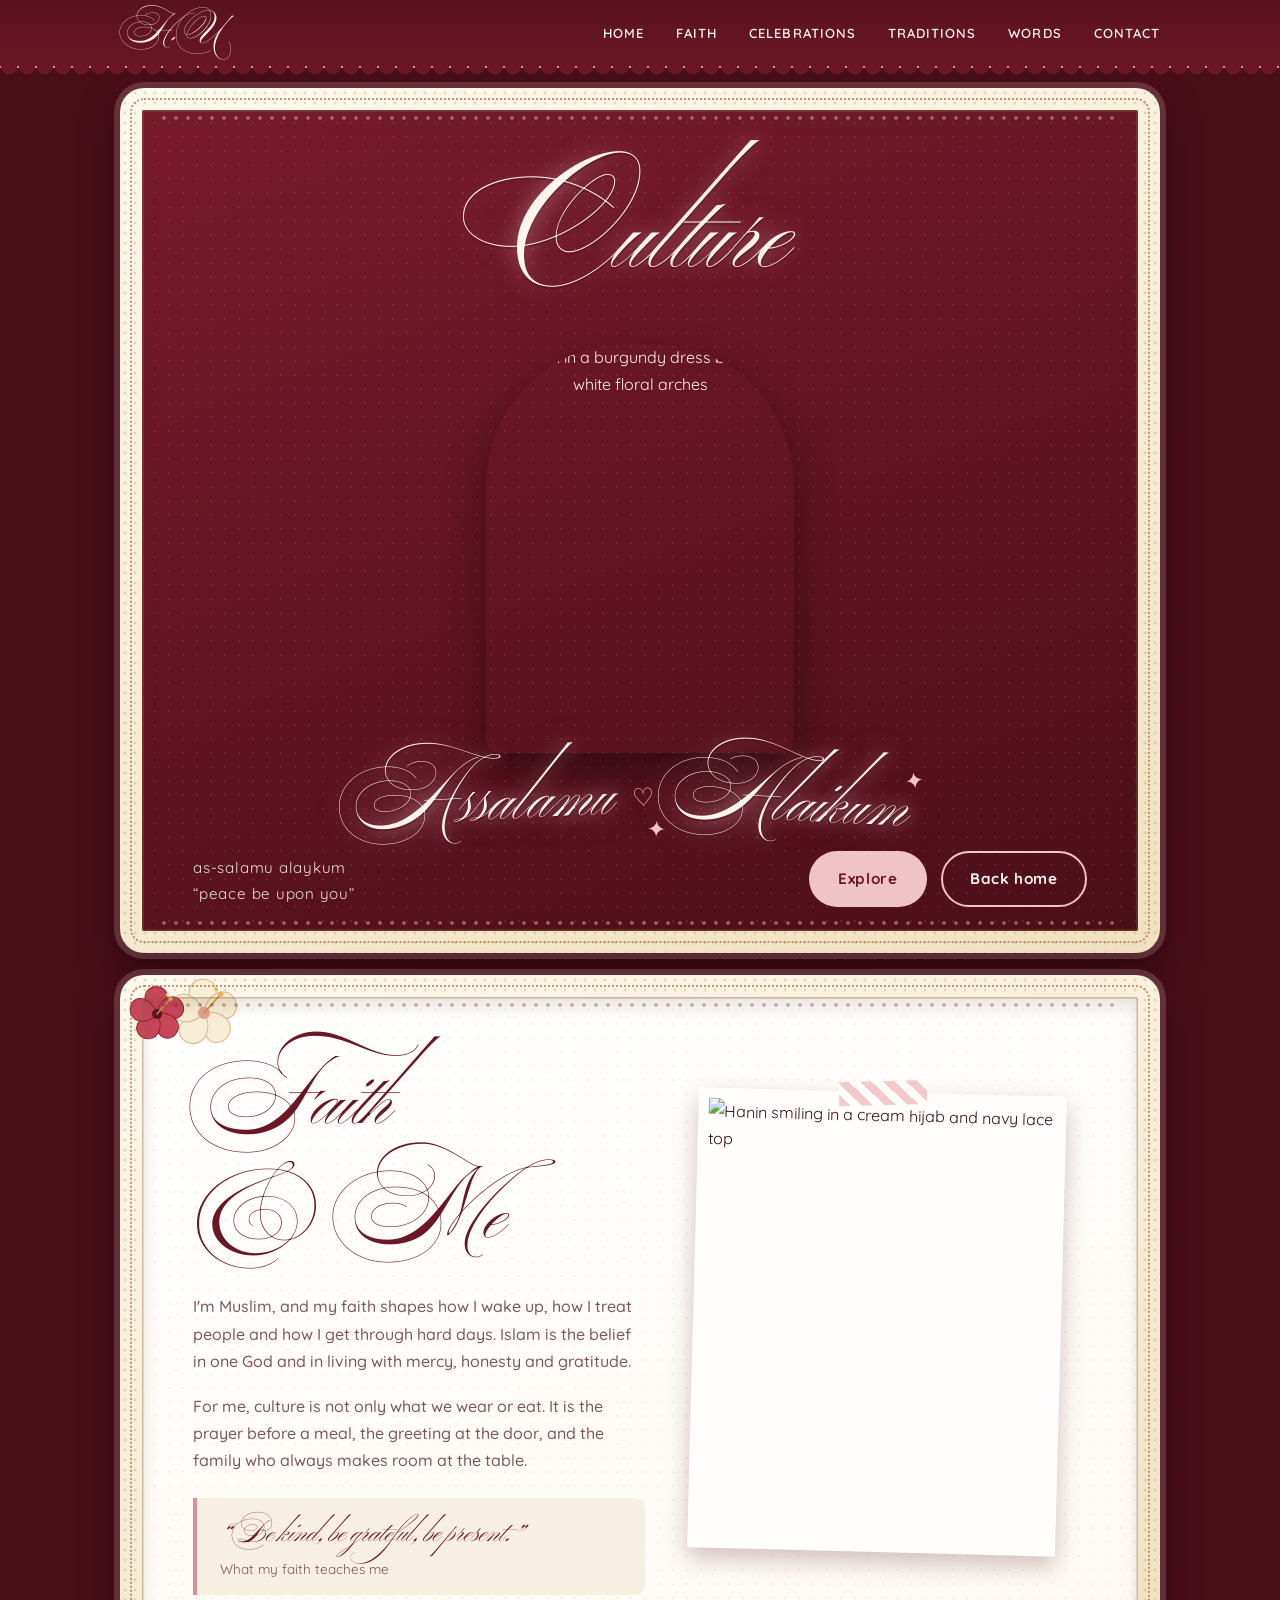
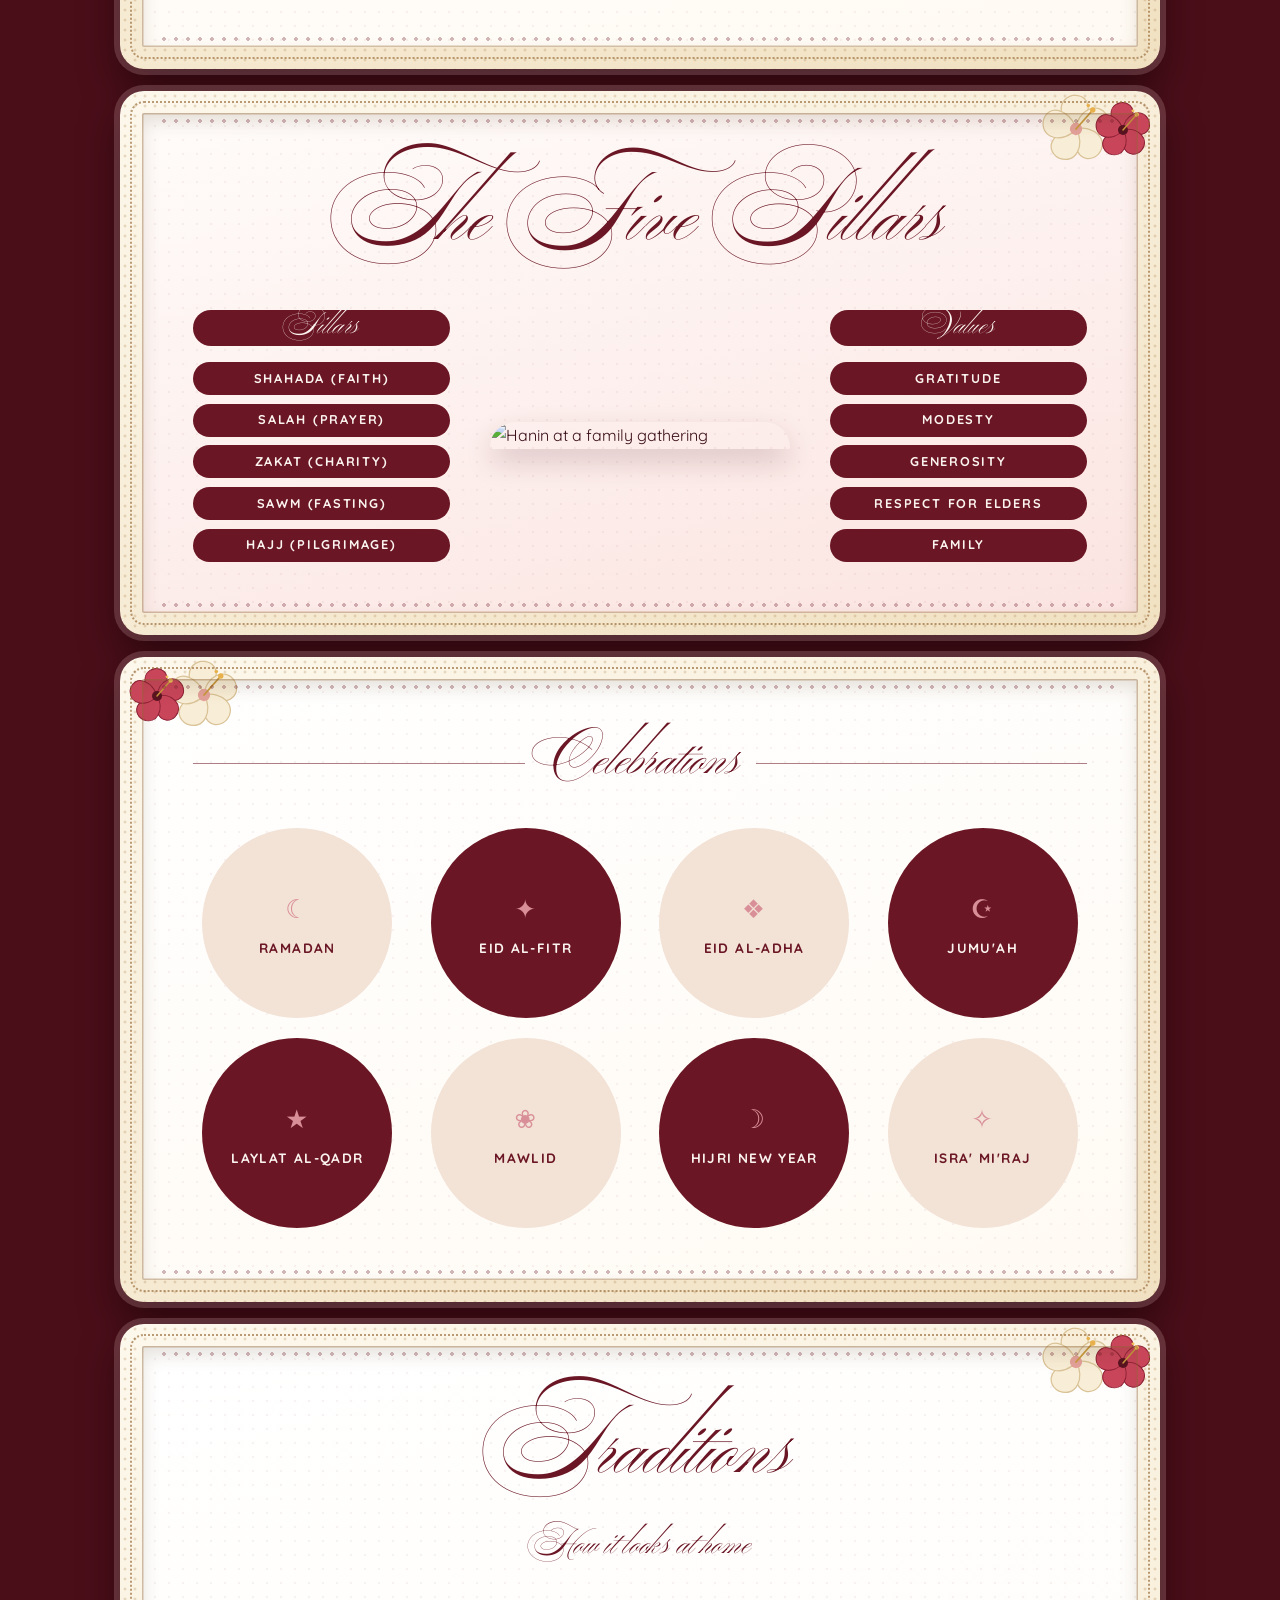
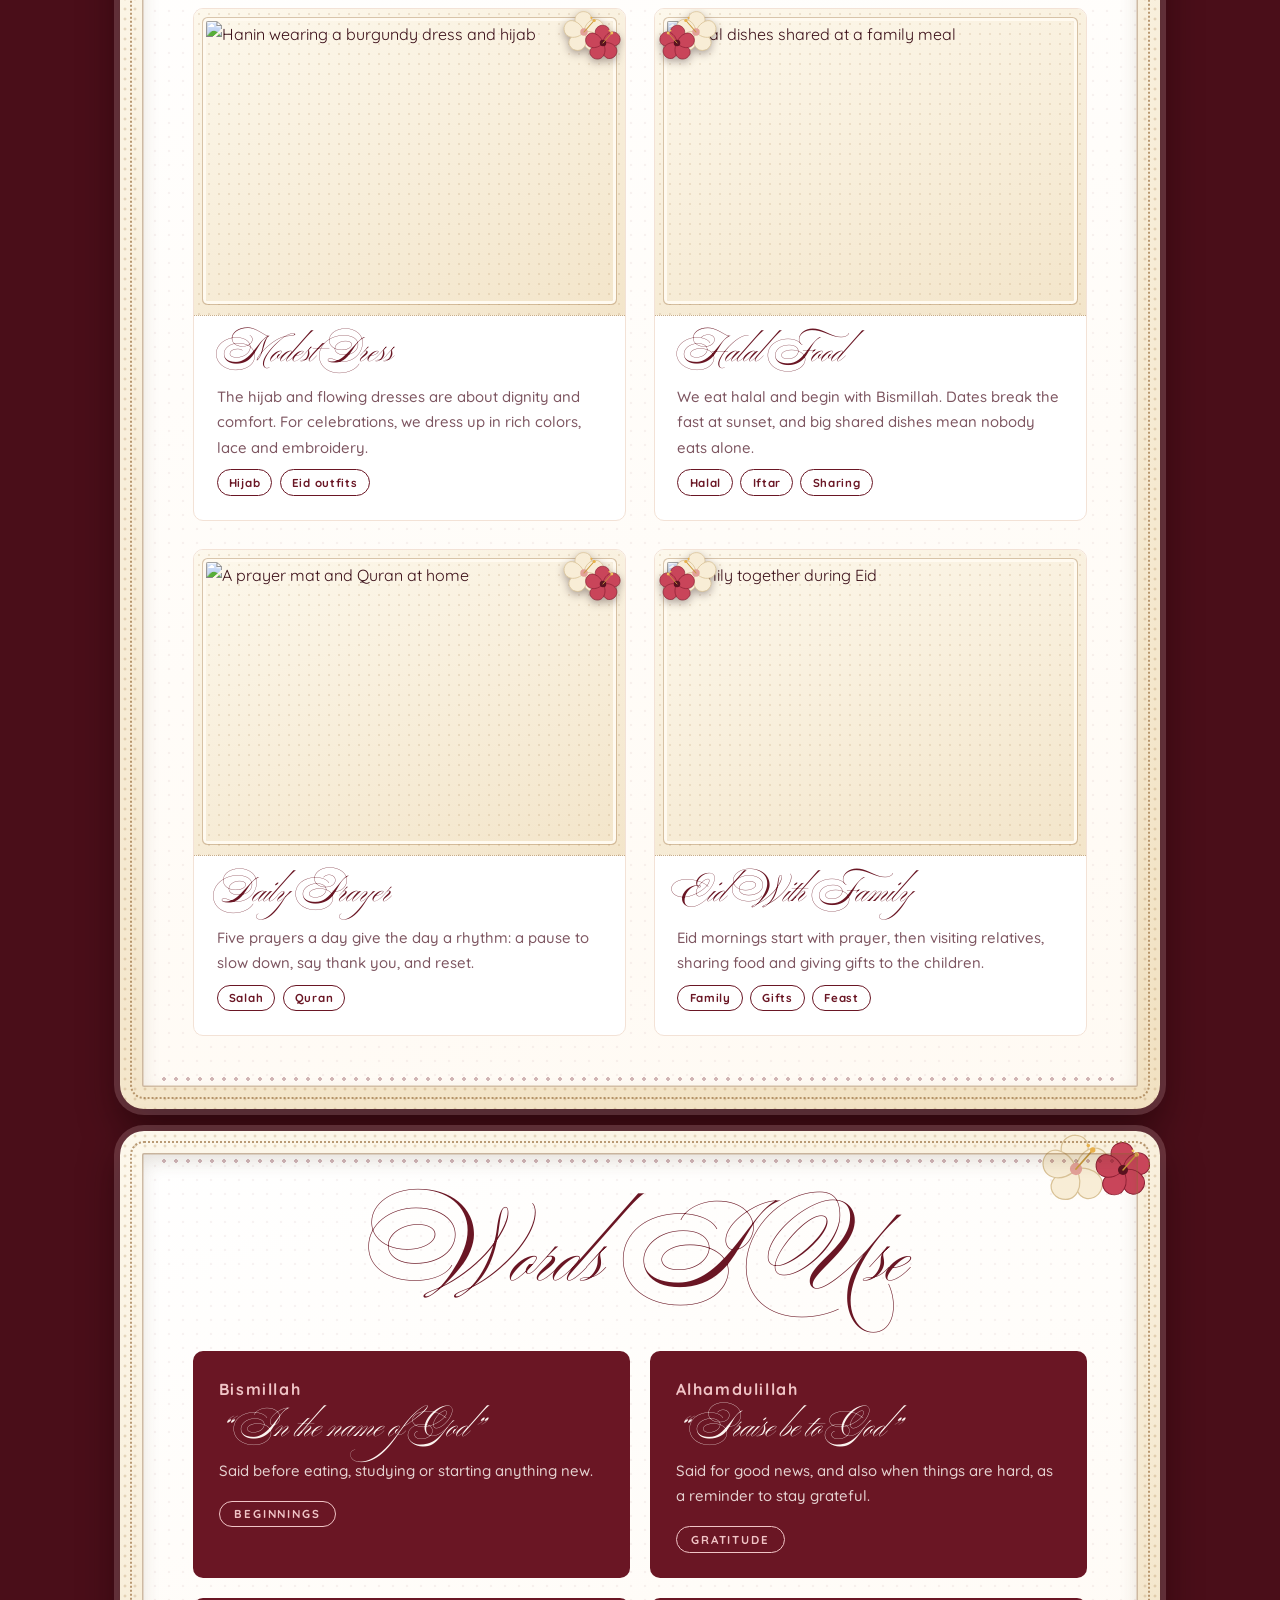
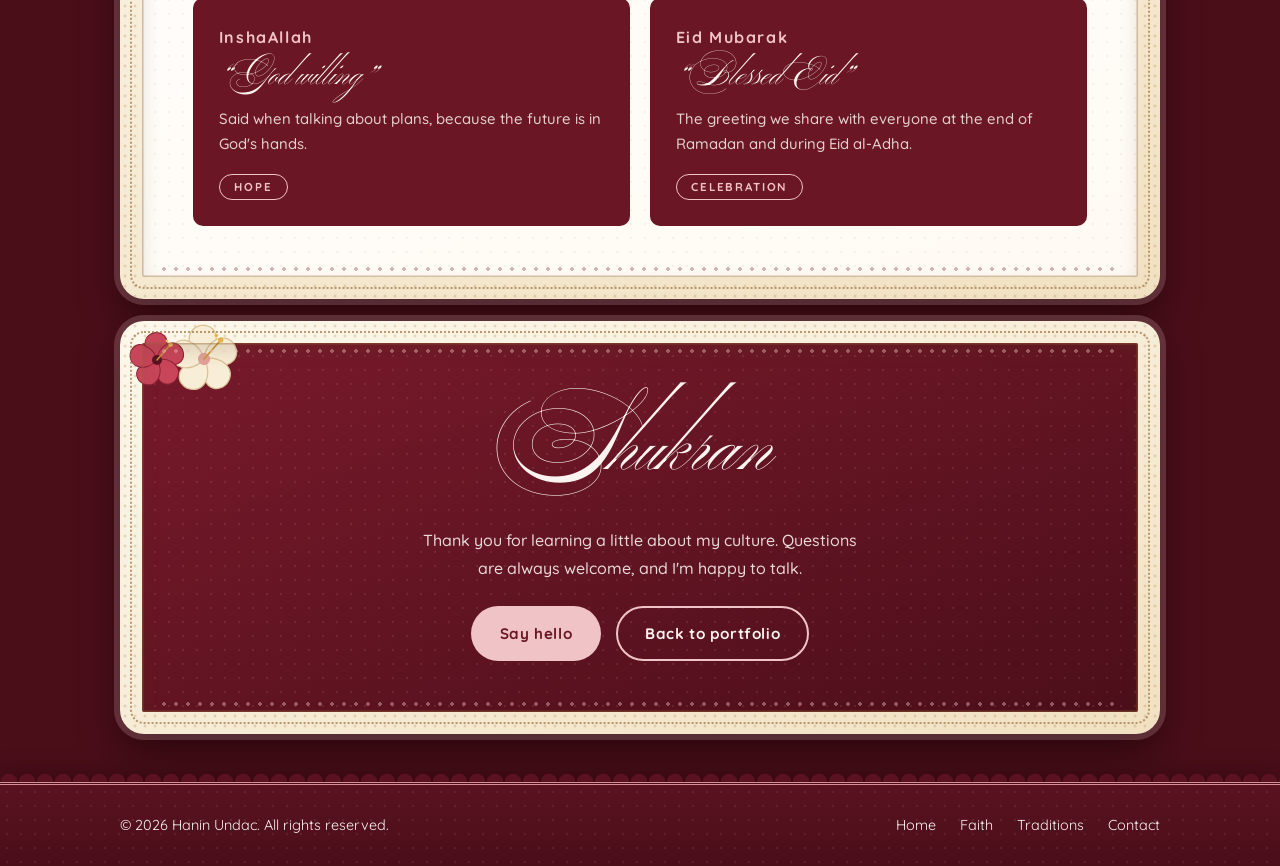
==== hanin-portfolio/culture.html @ e31443da "re-edit" ====
<!DOCTYPE html>
<html lang="en">
<head>
  <meta charset="UTF-8" />
  <meta name="viewport" content="width=device-width, initial-scale=1.0" />
  <meta name="description" content="Hanin Undac on growing up Muslim: faith, celebrations, traditions and the words she lives by." />
  <title>My Culture | Hanin Undac</title>
  <link rel="preconnect" href="https://fonts.googleapis.com" />
  <link rel="preconnect" href="https://fonts.gstatic.com" crossorigin />
  <link href="https://fonts.googleapis.com/css2?family=Chonburi&family=Quicksand:wght@400;500;600;700&display=swap" rel="stylesheet" />
  <link rel="stylesheet" href="style.css" />
</head>
<body>

  <!-- ============ HEADER ============ -->
  <header class="site-header" id="header">
    <nav class="nav container" aria-label="Main navigation">
      <a href="index.html" class="logo">H<span>.</span>U</a>

      <button class="nav__toggle" id="navToggle" aria-label="Toggle menu" aria-expanded="false" aria-controls="navMenu">
        <span></span><span></span><span></span>
      </button>

      <ul class="nav__menu" id="navMenu">
        <li><a href="index.html" class="nav__link">Home</a></li>
        <li><a href="#faith" class="nav__link">Faith</a></li>
        <li><a href="#celebrations" class="nav__link">Celebrations</a></li>
        <li><a href="#traditions" class="nav__link">Traditions</a></li>
        <li><a href="#words" class="nav__link">Words</a></li>
        <li><a href="index.html#contact" class="nav__link">Contact</a></li>
      </ul>
    </nav>
  </header>

  <main class="container">

    <!-- ============ HERO ============ -->
    <section class="slide slide--burgundy hero" id="top">
      <h1 class="hero__title fade-in">Culture</h1>

      <div class="hero__stage">
        <p class="hero__name hero__name--first">Assalamu</p>

        <div class="hero__photo polaroid fade-in">
          <img src="assets/meow.jpg" alt="Hanin in a burgundy dress between white floral arches" />
        </div>

        <p class="hero__name hero__name--last">Alaikum</p>
      </div>

      <div class="hero__footer">
        <ul class="hero__handles">
          <li>as-salamu alaykum</li>
          <li>“peace be upon you”</li>
        </ul>
        <div class="hero__actions">
          <a href="#faith" class="btn btn--accent">Explore</a>
          <a href="index.html" class="btn btn--ghost">Back home</a>
        </div>
      </div>
    </section>

    <!-- ============ FAITH ============ -->
    <section class="slide slide--white about__me fade-in" id="faith">
      <div class="about__text">
        <h2 class="display">Faith<br />&amp; Me</h2>
        <p>I'm Muslim, and my faith shapes how I wake up, how I treat people and how I get through hard days. Islam is the belief in one God and in living with mercy, honesty and gratitude.</p>
        <p>For me, culture is not only what we wear or eat. It is the prayer before a meal, the greeting at the door, and the family who always makes room at the table.</p>
        <blockquote class="philosophy">
          “Be kind, be grateful, be present.”
          <cite>What my faith teaches me</cite>
        </blockquote>
      </div>
      <div class="about__photo">
        <img src="assets/profile.jpg" alt="Hanin smiling in a cream hijab and navy lace top" loading="lazy" style="object-position: left top;" />
      </div>
    </section>

    <!-- ============ PILLARS & VALUES ============ -->
    <section class="slide slide--gradient create fade-in" id="pillars">
      <h2 class="display display--center">The Five Pillars</h2>

      <div class="create__grid">
        <div class="create__col">
          <h3 class="pill pill--title">Pillars</h3>
          <ul class="pill-list">
            <li>Shahada (faith)</li>
            <li>Salah (prayer)</li>
            <li>Zakat (charity)</li>
            <li>Sawm (fasting)</li>
            <li>Hajj (pilgrimage)</li>
          </ul>
        </div>

        <div class="create__photo">
          <!-- Replace with another photo of you, e.g. assets/photo3.jpg -->
          <img src="https://placehold.co/360x520/F1D8D3/6F1D25?text=Photo" alt="Hanin at a family gathering" loading="lazy" />
        </div>

        <div class="create__col">
          <h3 class="pill pill--title">Values</h3>
          <ul class="pill-list">
            <li>Gratitude</li>
            <li>Modesty</li>
            <li>Generosity</li>
            <li>Respect for elders</li>
            <li>Family</li>
          </ul>
        </div>
      </div>
    </section>

    <!-- ============ CELEBRATIONS ============ -->
    <section class="slide slide--paper highlights fade-in" id="celebrations">
      <h2 class="display display--line"><span>Celebrations</span></h2>
      <ul class="highlights__grid">
        <li class="bubble"><span class="bubble__icon">☾</span>Ramadan</li>
        <li class="bubble bubble--solid"><span class="bubble__icon">✦</span>Eid al-Fitr</li>
        <li class="bubble"><span class="bubble__icon">❖</span>Eid al-Adha</li>
        <li class="bubble bubble--solid"><span class="bubble__icon">☪</span>Jumu'ah</li>
        <li class="bubble bubble--solid"><span class="bubble__icon">★</span>Laylat al-Qadr</li>
        <li class="bubble"><span class="bubble__icon">❀</span>Mawlid</li>
        <li class="bubble bubble--solid"><span class="bubble__icon">☽</span>Hijri New Year</li>
        <li class="bubble"><span class="bubble__icon">✧</span>Isra' Mi'raj</li>
      </ul>
    </section>

    <!-- ============ TRADITIONS ============ -->
    <section class="slide slide--paper case fade-in" id="traditions">
      <h2 class="display display--center">Traditions</h2>
      <p class="subtitle"><span>How it looks at home</span></p>

      <div class="case__grid">
        <article class="case-card">
          <div class="case-card__img">
            <img src="assets/meow.jpg" alt="Hanin wearing a burgundy dress and hijab" loading="lazy" style="object-position: center 30%;" />
          </div>
          <div class="case-card__body">
            <h3>Modest Dress</h3>
            <p>The hijab and flowing dresses are about dignity and comfort. For celebrations, we dress up in rich colors, lace and embroidery.</p>
            <ul class="tags"><li>Hijab</li><li>Eid outfits</li></ul>
          </div>
        </article>

        <article class="case-card">
          <div class="case-card__img">
            <img src="https://placehold.co/640x520/8A2A33/F7EEEA?text=Food" alt="Halal dishes shared at a family meal" loading="lazy" />
          </div>
          <div class="case-card__body">
            <h3>Halal Food</h3>
            <p>We eat halal and begin with Bismillah. Dates break the fast at sunset, and big shared dishes mean nobody eats alone.</p>
            <ul class="tags"><li>Halal</li><li>Iftar</li><li>Sharing</li></ul>
          </div>
        </article>

        <article class="case-card">
          <div class="case-card__img">
            <img src="https://placehold.co/640x520/D9A19A/6F1D25?text=Prayer" alt="A prayer mat and Quran at home" loading="lazy" />
          </div>
          <div class="case-card__body">
            <h3>Daily Prayer</h3>
            <p>Five prayers a day give the day a rhythm: a pause to slow down, say thank you, and reset.</p>
            <ul class="tags"><li>Salah</li><li>Quran</li></ul>
          </div>
        </article>

        <article class="case-card">
          <div class="case-card__img">
            <img src="https://placehold.co/640x520/EBD3CE/6F1D25?text=Family" alt="Family together during Eid" loading="lazy" />
          </div>
          <div class="case-card__body">
            <h3>Eid With Family</h3>
            <p>Eid mornings start with prayer, then visiting relatives, sharing food and giving gifts to the children.</p>
            <ul class="tags"><li>Family</li><li>Gifts</li><li>Feast</li></ul>
          </div>
        </article>
      </div>
    </section>

    <!-- ============ WORDS ============ -->
    <section class="slide slide--white education fade-in" id="words">
      <h2 class="display display--center">Words I Use</h2>

      <div class="education__grid">
        <article class="cert">
          <p class="cert__year">Bismillah</p>
          <h3>“In the name of God”</h3>
          <p>Said before eating, studying or starting anything new.</p>
          <span class="cert__badge">Beginnings</span>
        </article>

        <article class="cert">
          <p class="cert__year">Alhamdulillah</p>
          <h3>“Praise be to God”</h3>
          <p>Said for good news, and also when things are hard, as a reminder to stay grateful.</p>
          <span class="cert__badge">Gratitude</span>
        </article>

        <article class="cert">
          <p class="cert__year">InshaAllah</p>
          <h3>“God willing”</h3>
          <p>Said when talking about plans, because the future is in God's hands.</p>
          <span class="cert__badge">Hope</span>
        </article>

        <article class="cert">
          <p class="cert__year">Eid Mubarak</p>
          <h3>“Blessed Eid”</h3>
          <p>The greeting we share with everyone at the end of Ramadan and during Eid al-Adha.</p>
          <span class="cert__badge">Celebration</span>
        </article>
      </div>
    </section>

    <!-- ============ CLOSING ============ -->
    <section class="slide slide--burgundy contact" id="thanks" style="grid-template-columns: 1fr; text-align: center; justify-items: center;">
      <div class="contact__info fade-in">
        <h2 class="display display--light">Shukran</h2>
        <p style="margin-inline: auto;">Thank you for learning a little about my culture. Questions are always welcome, and I'm happy to talk.</p>
        <div class="hero__actions" style="justify-content: center;">
          <a href="index.html#contact" class="btn btn--accent">Say hello</a>
          <a href="index.html" class="btn btn--ghost">Back to portfolio</a>
        </div>
      </div>
    </section>

  </main>

  <!-- ============ FOOTER ============ -->
  <footer class="footer">
    <div class="container footer__inner">
      <p>&copy; <span id="year">2026</span> Hanin Undac. All rights reserved.</p>
      <ul class="footer__links">
        <li><a href="index.html">Home</a></li>
        <li><a href="#faith">Faith</a></li>
        <li><a href="#traditions">Traditions</a></li>
        <li><a href="index.html#contact">Contact</a></li>
      </ul>
    </div>
  </footer>

  <script src="script.js"></script>
</body>
</html>
---- hanin-portfolio/style.css ----
@import url("https://fonts.googleapis.com/css2?family=Ballet:opsz@16..72&family=Chonburi&family=Quicksand:wght@400;500;600;700&display=swap");
/* =========================================================
   DESIGN SYSTEM: 60 - 30 - 10 RULE
   60% Dominant  -> blush cream + white   (page background, open "slide" space)
   30% Secondary -> deep burgundy         (hero, nav, stories, contact, footer, headings)
   10% Accent    -> dusty rose            (buttons, hovers, active states, highlights)
   ========================================================= */
:root {
  /* 60% Dominant */
  --color-dominant: #f7eeea;
  --color-paper: #fffdfb;
  --color-dominant-soft: #efdcd7;

  /* 30% Secondary */
  --color-secondary: #6f1d25;
  --color-secondary-dark: #581820;
  --color-secondary-light: #8a2a33;

  /* 10% Accent */
  --color-accent: #e8b4ae;
  --color-accent-strong: #d9948c;

  /* Text */
  --text-on-light: #3a1217;
  --text-muted: #7a5a5d;
  --text-on-dark: #fbf3ef;

  /* Type */
  --font-display: "Chonburi", Georgia, serif;
  --font-body: "Quicksand", system-ui, -apple-system, sans-serif;

  /* Layout */
  --container: 1120px;
  --radius: 10px;
  --header-h: 68px;
  --shadow: 0 12px 30px rgba(111, 29, 37, 0.18);
  --transition: 0.3s ease;
}

/* ---------- Reset & base ---------- */
*, *::before, *::after { box-sizing: border-box; margin: 0; padding: 0; }

html { scroll-behavior: smooth; scroll-padding-top: calc(var(--header-h) + 12px); }

body {
  font-family: var(--font-body);
  background: linear-gradient(180deg, var(--color-dominant) 0%, #ecd3ce 100%) fixed;
  color: var(--text-on-light);
  line-height: 1.7;
  -webkit-font-smoothing: antialiased;
}

img { max-width: 100%; display: block; }
ul { list-style: none; }
a { color: inherit; text-decoration: none; }

:focus-visible {
  outline: 3px solid var(--color-accent-strong);
  outline-offset: 3px;
  border-radius: 4px;
}

.container { width: min(100% - 1.5rem, var(--container)); margin-inline: auto; }

main { padding-top: calc(var(--header-h) + 1.25rem); padding-bottom: 1.25rem; display: grid; gap: 1.25rem; }
main > section, .about, .projects { scroll-margin-top: var(--header-h); }
.about, .projects { display: grid; gap: 1.25rem; }

/* ---------- Slides (each section is a "slide" card) ---------- */
.slide {
  position: relative;
  border-radius: var(--radius);
  padding: clamp(1.5rem, 4vw, 3.25rem);
  box-shadow: var(--shadow);
  overflow: hidden;
}
.slide--white { background: #fff; }
.slide--paper {
  background:
    radial-gradient(circle at 20% 15%, rgba(232, 180, 174, 0.18), transparent 45%),
    radial-gradient(circle at 85% 80%, rgba(111, 29, 37, 0.06), transparent 40%),
    var(--color-paper);
}
.slide--burgundy {
  background:
    radial-gradient(circle at 15% 10%, rgba(255, 255, 255, 0.07), transparent 40%),
    radial-gradient(circle at 90% 90%, rgba(0, 0, 0, 0.18), transparent 45%),
    var(--color-secondary);
  color: var(--text-on-dark);
}
.slide--gradient {
  background: linear-gradient(180deg, #f3e6df 0%, #e6b9b3 100%);
}

/* ---------- Typography ---------- */
.display {
  font-family: var(--font-display);
  font-weight: 400;
  font-size: clamp(2.4rem, 8vw, 4.75rem);
  line-height: 1.02;
  text-transform: uppercase;
  letter-spacing: 0.01em;
  color: var(--color-secondary);
}
.display--center { text-align: center; }
.display--light { color: var(--text-on-dark); }

/* Title with thin lines on either side (Highlights / Stories) */
.display--line {
  display: flex; align-items: center; gap: 1rem;
  font-size: clamp(1.1rem, 3vw, 1.6rem);
  letter-spacing: 0.18em;
  margin-bottom: 2rem;
}
.display--line::before, .display--line::after {
  content: ""; flex: 1; height: 1px; background: currentColor; opacity: 0.55;
}

.subtitle {
  text-align: center;
  font-family: var(--font-display);
  text-transform: uppercase;
  letter-spacing: 0.18em;
  color: var(--color-secondary);
  font-size: 1rem;
  margin: 0.25rem 0 2rem;
}

/* ---------- Buttons ---------- */
.btn {
  display: inline-block;
  padding: 0.8rem 1.7rem;
  border-radius: 999px;
  font-weight: 700;
  font-size: 0.95rem;
  letter-spacing: 0.04em;
  border: 2px solid transparent;
  cursor: pointer;
  font-family: inherit;
  transition: transform var(--transition), background var(--transition),
              color var(--transition), box-shadow var(--transition);
}
.btn--accent { background: var(--color-accent); color: var(--color-secondary); }
.btn--accent:hover {
  background: #f3c9c4;
  transform: translateY(-3px);
  box-shadow: 0 10px 22px rgba(0, 0, 0, 0.25);
}
.btn--ghost { border-color: var(--color-accent); color: var(--text-on-dark); }
.btn--ghost:hover { background: var(--color-accent); color: var(--color-secondary); transform: translateY(-3px); }
.btn--block { width: 100%; }

/* ---------- Header / Nav ---------- */
.site-header {
  position: fixed;
  inset: 0 0 auto 0;
  z-index: 100;
  height: var(--header-h);
  background: rgba(111, 29, 37, 0.97);
  backdrop-filter: blur(8px);
  transition: box-shadow var(--transition);
}
.site-header.scrolled { box-shadow: 0 4px 20px rgba(0, 0, 0, 0.28); }

.nav { height: 100%; display: flex; align-items: center; justify-content: space-between; }

.logo { font-family: var(--font-display); font-size: 1.5rem; color: var(--text-on-dark); letter-spacing: 0.04em; }
.logo span { color: var(--color-accent); }

.nav__menu {
  position: fixed;
  top: var(--header-h);
  right: 0;
  width: min(75%, 300px);
  height: calc(100vh - var(--header-h));
  background: var(--color-secondary-dark);
  display: flex;
  flex-direction: column;
  padding: 2rem;
  gap: 1.5rem;
  transform: translateX(100%);
  transition: transform var(--transition);
}
.nav__menu.open { transform: translateX(0); }

.nav__link {
  color: var(--text-on-dark);
  font-weight: 600;
  letter-spacing: 0.08em;
  text-transform: uppercase;
  font-size: 0.82rem;
  position: relative;
  padding-bottom: 4px;
  transition: color var(--transition);
}
.nav__link::after {
  content: "";
  position: absolute; left: 0; bottom: 0;
  width: 0; height: 2px;
  background: var(--color-accent);
  transition: width var(--transition);
}
.nav__link:hover, .nav__link.active { color: var(--color-accent); }
.nav__link:hover::after, .nav__link.active::after { width: 100%; }

/* Hamburger */
.nav__toggle { display: flex; flex-direction: column; gap: 5px; background: none; border: 0; cursor: pointer; padding: 8px; }
.nav__toggle span { width: 26px; height: 2px; background: var(--text-on-dark); border-radius: 2px; transition: transform var(--transition), opacity var(--transition); }
.nav__toggle.open span:nth-child(1) { transform: translateY(7px) rotate(45deg); }
.nav__toggle.open span:nth-child(2) { opacity: 0; }
.nav__toggle.open span:nth-child(3) { transform: translateY(-7px) rotate(-45deg); }

/* ---------- Hero ---------- */
.hero { display: flex; flex-direction: column; align-items: center; text-align: center; min-height: 80vh; padding-bottom: 1.5rem; }

.hero__title {
  font-family: var(--font-display);
  font-weight: 400;
  font-size: clamp(2.6rem, 13.5vw, 9.5rem);
  line-height: 1;
  letter-spacing: 0.02em;
  text-transform: uppercase;
  color: #fff;
  width: 100%;
}

.hero__stage { display: flex; flex-direction: column; align-items: center; margin: 1rem 0; width: 100%; }
.hero__name {
  font-weight: 500;
  font-size: clamp(2rem, 9vw, 4.5rem);
  letter-spacing: 0.04em;
  text-transform: uppercase;
  line-height: 1.1;
  color: #fff;
}
.hero__photo {
  width: min(70%, 300px);
  margin: -0.4rem 0;
  position: relative;
  z-index: 2;
  border-radius: 140px 140px var(--radius) var(--radius);
  overflow: hidden;
  box-shadow: 0 18px 40px rgba(0, 0, 0, 0.35);
}
.hero__photo img { width: 100%; height: auto; }

.hero__footer { margin-top: auto; width: 100%; display: flex; flex-direction: column; align-items: center; gap: 1.25rem; }
.hero__handles { font-size: 0.95rem; opacity: 0.9; letter-spacing: 0.05em; }
.hero__actions { display: flex; flex-wrap: wrap; justify-content: center; gap: 0.9rem; }

/* ---------- About Me ---------- */
.about__me { display: grid; gap: 2rem; align-items: center; }
.about__text p { color: var(--text-muted); margin-top: 1.1rem; max-width: 46ch; font-weight: 500; }
.about__text .display { margin-bottom: 1rem; }
.about__photo { border-radius: 4px; overflow: hidden; box-shadow: var(--shadow); }
.about__photo img { width: 100%; height: 100%; object-fit: cover; }

.philosophy {
  margin-top: 1.5rem;
  padding: 1.1rem 1.4rem;
  border-left: 4px solid var(--color-accent-strong);
  background: var(--color-dominant);
  border-radius: 0 var(--radius) var(--radius) 0;
  font-family: var(--font-display);
  font-size: 1.1rem;
  color: var(--color-secondary);
}
.philosophy cite { display: block; margin-top: 0.3rem; font-family: var(--font-body); font-size: 0.82rem; font-style: normal; color: var(--text-muted); }

/* ---------- I Create ---------- */
.create .display { margin-bottom: 2rem; }
.create__grid { display: grid; gap: 1.75rem; align-items: center; }
.create__photo { order: -1; justify-self: center; width: min(70%, 280px); border-radius: 140px 140px var(--radius) var(--radius); overflow: hidden; box-shadow: var(--shadow); }
.create__photo img { width: 100%; }

.pill {
  display: inline-block;
  background: var(--color-secondary);
  color: var(--text-on-dark);
  border-radius: 999px;
  padding: 0.25rem 1.4rem;
  font-family: var(--font-display);
  font-weight: 400;
  font-size: 1rem;
  letter-spacing: 0.14em;
  text-transform: uppercase;
}
.pill--title { display: block; text-align: center; margin-bottom: 1rem; }

.pill-list { display: grid; gap: 0.55rem; }
.pill-list li {
  position: relative;
  background: var(--color-secondary);
  color: var(--text-on-dark);
  text-align: center;
  padding: 0.35rem 1rem;
  border-radius: 999px;
  font-size: 0.8rem;
  font-weight: 700;
  letter-spacing: 0.14em;
  text-transform: uppercase;
  transition: background var(--transition), color var(--transition), transform var(--transition);
}
.pill-list li:hover { background: var(--color-accent); color: var(--color-secondary); transform: translateX(6px); }

/* ---------- Highlights (skills circles) ---------- */
.highlights__grid { display: grid; grid-template-columns: repeat(2, 1fr); gap: 1.25rem; justify-items: center; }

.bubble {
  display: flex; flex-direction: column; align-items: center; justify-content: center; gap: 0.35rem;
  width: min(100%, 170px);
  aspect-ratio: 1;
  border-radius: 50%;
  background: var(--color-dominant-soft);
  color: var(--color-secondary);
  font-weight: 700;
  font-size: 0.85rem;
  letter-spacing: 0.1em;
  text-transform: uppercase;
  border: 3px solid transparent;
  transition: transform var(--transition), background var(--transition), color var(--transition), border-color var(--transition);
}
.bubble--solid { background: var(--color-secondary); color: var(--text-on-dark); }
.bubble__icon { font-family: var(--font-display); font-size: 1.6rem; color: var(--color-accent-strong); }
.bubble:hover { transform: scale(1.08) rotate(-3deg); border-color: var(--color-accent); }

/* ---------- The Case (projects) ---------- */
.case .display { margin-bottom: 0.5rem; }
.case__grid { display: grid; gap: 1.5rem; }

.case-card {
  background: #fff;
  border-radius: var(--radius);
  overflow: hidden;
  display: flex; flex-direction: column;
  border: 1px solid var(--color-dominant-soft);
  transition: transform var(--transition), box-shadow var(--transition);
}
.case-card:hover { transform: translateY(-8px); box-shadow: var(--shadow); }
.case-card__img { overflow: hidden; aspect-ratio: 16 / 11; }
.case-card__img img { width: 100%; height: 100%; object-fit: cover; transition: transform 0.5s ease; }
.case-card:hover .case-card__img img { transform: scale(1.08); }

.case-card__body { padding: 1.25rem 1.4rem 1.5rem; display: flex; flex-direction: column; gap: 0.6rem; flex: 1; }
.case-card__body h3 { font-family: var(--font-display); font-weight: 400; color: var(--color-secondary); font-size: 1.3rem; text-transform: uppercase; letter-spacing: 0.04em; }
.case-card__body p { color: var(--text-muted); font-size: 0.93rem; font-weight: 500; }

.tags { display: flex; flex-wrap: wrap; gap: 0.45rem; }
.tags li { font-size: 0.72rem; font-weight: 700; letter-spacing: 0.06em; padding: 0.15rem 0.7rem; border: 1px solid var(--color-secondary); border-radius: 999px; color: var(--color-secondary); }

.link-arrow {
  margin-top: auto;
  font-weight: 700;
  letter-spacing: 0.06em;
  text-transform: uppercase;
  font-size: 0.82rem;
  color: var(--color-secondary);
  border-bottom: 2px solid var(--color-accent-strong);
  align-self: flex-start;
  padding-bottom: 2px;
  transition: color var(--transition), border-color var(--transition);
}
.link-arrow:hover { color: var(--color-accent-strong); }
.link-arrow span { display: inline-block; transition: transform var(--transition); }
.link-arrow:hover span { transform: translateX(5px); }

/* ---------- Stories ---------- */
.stories__grid { display: grid; grid-template-columns: repeat(3, 1fr); gap: 0.8rem; max-width: 760px; margin-inline: auto; }
.story { position: relative; border-radius: 6px; overflow: hidden; box-shadow: 0 10px 24px rgba(0, 0, 0, 0.35); transition: transform var(--transition); }
.story img { width: 100%; height: 100%; object-fit: cover; aspect-ratio: 9 / 16; }
.story:hover { transform: translateY(-8px) rotate(-1.5deg); }
.story__label {
  position: absolute; inset: auto 0 0 0;
  padding: 1.5rem 0.6rem 0.6rem;
  text-align: center; font-size: 0.7rem; font-weight: 700; letter-spacing: 0.08em; text-transform: uppercase;
  color: #fff;
  background: linear-gradient(transparent, rgba(88, 24, 32, 0.9));
}

/* ---------- Education ---------- */
.education .display { margin-bottom: 2rem; }
.education__grid { display: grid; gap: 1.25rem; }

.cert {
  background: var(--color-secondary);
  color: var(--text-on-dark);
  padding: 1.6rem;
  border-radius: var(--radius);
  display: flex; flex-direction: column; gap: 0.5rem;
  transition: transform var(--transition);
}
.cert:hover { transform: translateY(-5px); }
.cert__year { font-weight: 700; letter-spacing: 0.1em; color: var(--color-accent); }
.cert h3 { font-family: var(--font-display); font-weight: 400; font-size: 1.35rem; text-transform: uppercase; letter-spacing: 0.03em; }
.cert p:not(.cert__year) { opacity: 0.85; font-size: 0.93rem; font-weight: 500; }
.cert__badge {
  align-self: flex-start; margin-top: 0.6rem;
  border: 1px solid var(--color-accent);
  color: var(--color-accent);
  padding: 0.15rem 0.9rem;
  border-radius: 999px;
  font-size: 0.72rem; font-weight: 700; letter-spacing: 0.16em; text-transform: uppercase;
}

/* ---------- Contact ---------- */
.contact { display: grid; gap: 2.5rem; }
.contact__info p { margin: 1.2rem 0 1.5rem; max-width: 46ch; opacity: 0.88; font-weight: 500; }

.socials { display: flex; flex-wrap: wrap; gap: 0.7rem; }
.socials a {
  display: inline-block;
  padding: 0.45rem 1.1rem;
  border: 2px solid var(--color-accent);
  border-radius: 999px;
  font-weight: 700; font-size: 0.85rem; letter-spacing: 0.05em;
  transition: background var(--transition), color var(--transition);
}
.socials a:hover { background: var(--color-accent); color: var(--color-secondary); }

.form { display: grid; gap: 1.1rem; background: rgba(255, 255, 255, 0.07); padding: 1.75rem; border-radius: var(--radius); }
.form__group { display: flex; flex-direction: column; gap: 0.35rem; }
.form label { font-weight: 700; font-size: 0.8rem; letter-spacing: 0.12em; text-transform: uppercase; }

.form input, .form textarea {
  font-family: inherit; font-size: 1rem;
  padding: 0.85rem 1rem;
  border-radius: var(--radius);
  border: 2px solid transparent;
  background: var(--color-dominant);
  color: var(--text-on-light);
  transition: border-color var(--transition);
  resize: vertical;
}
.form input:focus, .form textarea:focus { outline: none; border-color: var(--color-accent-strong); }
.form .invalid { border-color: #ff8a7a; }
.form__error { color: #ffc2b8; min-height: 1.1em; font-size: 0.8rem; }
.form__status { text-align: center; font-size: 0.95rem; min-height: 1.4em; }

/* ---------- Footer ---------- */
.footer { background: var(--color-secondary-dark); color: var(--text-on-dark); padding: 1.75rem 0; font-size: 0.9rem; margin-top: 1.25rem; }
.footer__inner { display: flex; flex-direction: column; align-items: center; gap: 1rem; text-align: center; }
.footer__links { display: flex; gap: 1.5rem; }
.footer__links a { transition: color var(--transition); }
.footer__links a:hover { color: var(--color-accent); }

/* ---------- Scroll animation ---------- */
.fade-in { opacity: 0; transform: translateY(30px); transition: opacity 0.8s ease, transform 0.8s ease; }
.fade-in.visible { opacity: 1; transform: none; }

@media (prefers-reduced-motion: reduce) {
  html { scroll-behavior: auto; }
  *, *::before, *::after { transition-duration: 0.01ms !important; animation-duration: 0.01ms !important; }
  .fade-in { opacity: 1; transform: none; }
}

/* =========================================================
   TABLET (>= 640px)
   ========================================================= */
@media (min-width: 640px) {
  .case__grid { grid-template-columns: repeat(2, 1fr); }
  .education__grid { grid-template-columns: repeat(2, 1fr); }
  .highlights__grid { grid-template-columns: repeat(4, 1fr); }
  .footer__inner { flex-direction: row; justify-content: space-between; }
}

/* =========================================================
   DESKTOP (>= 900px)
   ========================================================= */
@media (min-width: 900px) {
  .container { width: min(100% - 3rem, var(--container)); }

  /* Nav */
  .nav__toggle { display: none; }
  .nav__menu {
    position: static; width: auto; height: auto;
    flex-direction: row; padding: 0; gap: 2rem;
    transform: none; background: transparent;
  }

  /* Hero: name wraps around the photo, like the reference slide */
  .hero { min-height: 92vh; align-items: stretch; text-align: center; }
  .hero__stage { position: relative; flex: 1; display: block; margin: 0; }
  .hero__photo {
    position: absolute; left: 50%; bottom: -1.5rem; transform: translateX(-50%);
    width: clamp(280px, 30vw, 360px); margin: 0;
  }
  .hero__name { position: absolute; font-size: clamp(2.5rem, 5.5vw, 4.5rem); }
  .hero__name--first { left: 3%; top: 18%; z-index: 1; }
  .hero__name--last { right: 3%; top: 42%; z-index: 3; }
  .hero__footer { flex-direction: row; justify-content: space-between; align-items: flex-end; position: relative; z-index: 4; }
  .hero__handles { text-align: left; }

  /* About */
  .about__me { grid-template-columns: 1.15fr 1fr; gap: 3rem; }
  .about__photo { aspect-ratio: 4 / 5; max-height: 460px; }

  /* I Create */
  .create__grid { grid-template-columns: 1fr minmax(240px, 300px) 1fr; gap: 2.5rem; }
  .create__photo { order: 0; width: 100%; }

  /* Highlights */
  .bubble { width: min(100%, 190px); }

  /* Projects */
  .case__grid { gap: 1.75rem; }

  /* Contact */
  .contact { grid-template-columns: 1fr 1.1fr; gap: 4rem; align-items: center; }
}


/* =========================================================
   PIXEL LIPSTICK CURSOR
   Sprite: images/cursor-lipstick.png (16 x 40 cells, 1 cell = 1px at
   the default size). Only active on devices with a mouse / precise
   pointer; script.js adds `.has-lipstick-cursor` once the sprite loads,
   so the normal cursor is never hidden unless the custom one can show.
   ========================================================= */
:root {
  --lipstick-h: 40px;               /* 32–48px works well; keep a multiple of 8 for crisp cells */
}

.lipstick-cursor {
  position: fixed;
  top: 0;
  left: 0;
  z-index: 2147483647;              /* above header, nav menu and everything else */
  height: var(--lipstick-h);
  width: calc(var(--lipstick-h) * 0.4); /* 16:40 sprite ratio, so it is never stretched */
  pointer-events: none;             /* never blocks clicks, hovers or text selection */
  user-select: none;
  opacity: 0;
  transition: opacity 0.15s ease;
  will-change: transform;
}
.lipstick-cursor.is-visible { opacity: 1; }

.lipstick-cursor__img {
  display: block;
  width: 100%;
  height: 100%;
  image-rendering: crisp-edges;     /* fallback */
  image-rendering: pixelated;       /* keeps the chunky 8-bit edges */
  transform-origin: 72% 0;          /* pivot on the lipstick tip so the hotspot never moves */
  transition: transform 0.14s ease;
}

/* Hovering anything clickable: a small tilt, no scaling, so pixels stay square */
.lipstick-cursor.is-hover .lipstick-cursor__img { transform: rotate(-14deg); }
.lipstick-cursor.is-down  .lipstick-cursor__img { transform: rotate(-14deg) translateY(1px); }

/* Mouse / trackpad only: hide the system cursor everywhere (incl. links, buttons, inputs) */
@media (hover: hover) and (pointer: fine) {
  html.has-lipstick-cursor,
  html.has-lipstick-cursor * { cursor: none !important; }
}

/* Touch devices keep the default cursor and never see the custom one */
@media (hover: none), (pointer: coarse) {
  .lipstick-cursor { display: none !important; }
}

/* Reduced motion: no fades or tilt animation (the tilt state still applies instantly) */
@media (prefers-reduced-motion: reduce) {
  .lipstick-cursor,
  .lipstick-cursor__img { transition: none; }
}


/* =========================================================
   VINTAGE BURGUNDY COQUETTE THEME  (override layer)
   Burgundy #6a1624 / cherry #8b1f33 / blush #f0c4c6 / ivory #f8efe3
   Decorative images live in images/. Every decoration is a
   pseudo-element behind the content (z-index -1, no pointer events).
   ========================================================= */
:root {
  --color-dominant: #f8efe3;  --color-paper: #fcf6ec;  --color-dominant-soft: #f3e2d6;
  --color-secondary: #6a1624; --color-secondary-dark: #4a0e19; --color-secondary-light: #8b1f33;
  --color-accent: #f0c4c6;    --color-accent-strong: #d98f98;
  --text-on-light: #3b0f18;   --text-muted: #7d5560;
  --shadow: 0 12px 28px rgba(74, 14, 25, 0.18);
  --lace-dark: radial-gradient(circle, rgba(106, 22, 36, 0.07) 1.2px, transparent 1.6px) 0 0 / 14px 14px;
  --lace-light: radial-gradient(circle, rgba(240, 196, 198, 0.09) 1.2px, transparent 1.6px) 0 0 / 14px 14px;
}
body { background: linear-gradient(180deg, #f8efe3 0%, #f0d6d2 100%) fixed; }
::selection { background: var(--color-accent); color: var(--color-secondary-dark); }

/* ---- Slides: shared scrapbook framing ---- */
.slide { --s: 0.55; isolation: isolate; outline-offset: -9px; }
@media (min-width: 900px) { .slide { --s: 1; } }

.slide::before {                       /* big decorative stickers */
  content: ""; position: absolute; inset: 0; z-index: -1; pointer-events: none;
  background-repeat: no-repeat;
}
.slide::after {                        /* lace eyelet rows along top and bottom edge */
  content: ""; position: absolute; inset: 5px 16px; z-index: -1; pointer-events: none;
  background:
    radial-gradient(circle, var(--eyelet, rgba(106, 22, 36, 0.3)) 1.6px, transparent 2px) 0 0 / 12px 6px repeat-x,
    radial-gradient(circle, var(--eyelet, rgba(106, 22, 36, 0.3)) 1.6px, transparent 2px) 0 100% / 12px 6px repeat-x;
}

/* ---- Ivory slides: About, Skills, Projects, Education ---- */
.slide--white, .slide--paper, .slide--gradient, .slide--burgundy.stories {
  background: var(--lace-dark), linear-gradient(165deg, #fcf6ec 0%, #f8efe3 100%);
  color: var(--text-on-light);
  border: 2px solid var(--color-secondary);
  outline: 1.5px dashed rgba(106, 22, 36, 0.35);
  box-shadow: var(--shadow);
}
.slide--gradient { background: var(--lace-dark), linear-gradient(165deg, #fcf6ec 0%, #f6dcd8 100%); }
.slide--burgundy.stories .display { color: var(--color-secondary); }

/* ---- Burgundy slides: Hero, Contact ---- */
.slide--burgundy:not(.stories) {
  --eyelet: rgba(240, 196, 198, 0.4);
  background:
    var(--lace-light),
    radial-gradient(ellipse at 20% 0%, rgba(155, 27, 48, 0.55), transparent 55%),
    linear-gradient(160deg, #6a1624 0%, #4a0e19 100%);
  border: 2px solid var(--color-accent-strong);
  outline: 1.5px dashed rgba(240, 196, 198, 0.4);
}

/* ---- Per-section stickers (small on mobile, full size on desktop) ---- */
.hero::before {
  background-image: url("images/phone.png"), url("images/bow-blush.png"), url("images/glasses.png");
  background-position: right 4% top -8px, left -14px top 4px, left 1.5% top 52%;
  background-size: calc(100px * var(--s)) auto, calc(150px * var(--s)) auto, calc(120px * var(--s)) auto;
}
.contact::before {
  background-image: url("images/bow-blush.png"), url("images/glasses.png");
  background-position: right -12px top 4px, left 2% bottom 2%;
  background-size: calc(150px * var(--s)) auto, calc(90px * var(--s)) auto;
}
.about__me::before {
  background-image: url("images/bow.png"); background-position: left -28px top -22px;
  background-size: calc(130px * var(--s)) auto;
}
.create::before {
  background-image: url("images/bow.png"); background-position: right -28px top -22px;
  background-size: calc(130px * var(--s)) auto;
}
.highlights::before {
  background-image: url("images/bow.png"), url("images/glasses.png");
  background-position: left -28px top -22px, right -10px bottom -8px;
  background-size: calc(130px * var(--s)) auto, calc(110px * var(--s)) auto;
}
.case::before {
  background-image: url("images/bow.png"), url("images/camera.png");
  background-position: right -28px top -22px, left -16px bottom -12px;
  background-size: calc(130px * var(--s)) auto, calc(120px * var(--s)) auto;
}
.stories::before {
  background-image: url("images/can.png"); background-position: right 6px bottom -10px;
  background-size: calc(90px * var(--s)) auto;
}
.education::before {
  background-image: url("images/bow.png"), url("images/glasses.png");
  background-position: left -28px top -22px, right -10px bottom -8px;
  background-size: calc(130px * var(--s)) auto, calc(100px * var(--s)) auto;
}
/* On small screens keep only the corner pieces so text stays clear */
@media (max-width: 899px) {
  .hero::before { background-image: url("images/phone.png"), url("images/bow-blush.png"); }
  .contact::before, .highlights::before, .case::before, .education::before { background-image: url("images/bow-blush.png"); }
  .highlights::before, .case::before, .education::before { background-image: url("images/bow.png"); }
}

/* ---- Navigation: rich burgundy with a scalloped lace trim ---- */
.site-header { background: linear-gradient(180deg, #5a1220 0%, #6a1624 100%); border-bottom: 2px solid var(--color-accent-strong); }
.site-header::after {
  content: ""; position: absolute; left: 0; right: 0; top: 100%; height: 9px; pointer-events: none;
  background: radial-gradient(circle at 9px 0, #6a1624 8px, transparent 8.5px) 0 0 / 18px 9px repeat-x;
}

/* ---- Footer: burgundy with scalloped top edge ---- */
.footer {
  position: relative; margin-top: 1.75rem;
  background: var(--lace-light), linear-gradient(180deg, #5a1220, #4a0e19);
  border-top: 3px double var(--color-accent-strong);
}
.footer::before {
  content: ""; position: absolute; left: 0; right: 0; bottom: calc(100% + 3px); height: 9px; pointer-events: none;
  background: radial-gradient(circle at 9px 100%, #5a1220 8px, transparent 8.5px) 0 0 / 18px 9px repeat-x;
}

/* ---- Scrapbook polaroid + washi tape on the About photo ---- */
.about__photo {
  position: relative; overflow: visible; background: #fffdfb;
  padding: 10px 10px 36px; border-radius: 2px; transform: rotate(1.5deg);
  box-shadow: 0 10px 24px rgba(74, 14, 25, 0.25);
}
.about__photo::before {
  content: ""; position: absolute; top: -11px; left: 50%; width: 88px; height: 24px; z-index: 2; pointer-events: none;
  transform: translateX(-50%) rotate(-3deg);
  background: repeating-linear-gradient(45deg, rgba(240, 196, 198, 0.9) 0 8px, rgba(255, 253, 251, 0.65) 8px 16px);
}


/* =========================================================
   LEOPARD-PRINT PAGE BACKGROUND  (uses images/download__10_.jpg)
   Fixed full-viewport layer with `cover`: never stretched, works on
   mobile (no background-attachment: fixed), sits behind everything.
   ========================================================= */
body { background: #4a0e19; }
body::before {
  content: ""; position: fixed; inset: 0; z-index: -1; pointer-events: none;
  background: url("images/download__10_.jpg") center / cover no-repeat;
}

/* Panels stand out clearly against the print */
.slide--white, .slide--paper, .slide--gradient, .slide--burgundy.stories { box-shadow: 0 14px 34px rgba(20, 0, 6, 0.45); }
.slide--burgundy:not(.stories) { box-shadow: 0 14px 34px rgba(20, 0, 6, 0.55); }
.footer { box-shadow: 0 -6px 24px rgba(20, 0, 6, 0.4); }

/* ---- Vintage telephone hangs into the Contact panel ---- */
.contact::before {
  background-image: url("images/phone.png"), url("images/bow-blush.png"), url("images/glasses.png");
  background-position: left 4% top -4px, right -12px top 4px, left 2% bottom 2%;
  background-size: calc(72px * var(--s)) auto, calc(150px * var(--s)) auto, calc(90px * var(--s)) auto;
}
@media (max-width: 899px) {
  .contact::before {
    background-image: url("images/phone.png"), url("images/bow-blush.png");
    background-position: right 100px top -4px, right -12px top 4px;
    background-size: calc(80px * var(--s)) auto, calc(150px * var(--s)) auto;
  }
}



/* =========================================================
   FULL-PAGE SCRAPBOOK PATTERN  (images/page-pattern.png)
   Glasses, lace bows, telephones and Polaroid cameras scattered
   over the leopard print and repeated down the whole page.
   It sits behind every panel, so text and buttons are never covered.
   ========================================================= */
body { position: relative; }
body::after {
  content: ""; position: absolute; inset: 0; z-index: -1; pointer-events: none;
  background: url("images/page-pattern.png") center top / clamp(560px, 70vw, 960px) auto repeat;
}
/* More breathing room between panels so the pattern shows through */
main { gap: clamp(2rem, 5vw, 3.5rem); }

/* FINISHING TOUCHES: scrapbook-page framing so panels sit on the pattern */
.slide--white, .slide--paper, .slide--gradient, .slide--burgundy.stories {
  box-shadow: 0 0 0 6px rgba(240, 196, 198, 0.22), 0 16px 36px rgba(20, 0, 6, 0.5);
}
.slide--burgundy:not(.stories) {
  box-shadow: 0 0 0 6px rgba(240, 196, 198, 0.2), 0 16px 36px rgba(20, 0, 6, 0.6);
}
@media (min-width: 1200px) { :root { --container: 1040px; } }
@media (min-width: 1500px) { body::after { background-size: 1100px auto; } } 

/* ===== Burgundy pixel lipstick cursor ===== */
.pixel-cursor {
  position: fixed;
  top: 0;
  left: 0;
  z-index: 2147483647;
  pointer-events: none;
  background-repeat: no-repeat;
  background-size: 100% 100%;
  image-rendering: crisp-edges;
  image-rendering: pixelated;
  opacity: 0;
  will-change: transform;
  transition: opacity 0.15s ease;
}
.pixel-cursor.is-visible { opacity: 1; }

@media (hover: hover) and (pointer: fine) {
  html.has-pixel-cursor,
  html.has-pixel-cursor * { cursor: none !important; }
}
@media (hover: none), (pointer: coarse) {
  .pixel-cursor { display: none !important; }
}
@media (prefers-reduced-motion: reduce) {
  .pixel-cursor { transition: none; }
}


/* =========================================================
   LACE POLAROID FRAMES
   Cream scrapbook paper, dotted lace stitching and hibiscus corners,
   drawn in pure CSS (no image files needed). Used by every photo:
   hero, About pair, About-me photo, project thumbnails and stories.
   ========================================================= */
:root {
  --paper-1: #fdf8ec;
  --paper-2: #f3e5ca;
  --paper-line: rgba(150, 105, 55, 0.5);
  --hib-red: url("data:image/svg+xml,%3Csvg%20xmlns='http://www.w3.org/2000/svg'%20viewBox='-34%20-34%2068%2068'%3E%3Cg%20fill='%23c9455a'%20stroke='%238b1f33'%20stroke-width='1.1'%20stroke-linejoin='round'%3E%3Cpath%20d='M0%200C-15-6-19-26-3-30C4-31%2014-27%2010-13C8-6%203-2%200%200Z'%20transform='rotate%280%29'/%3E%3Cpath%20d='M0%200C-15-6-19-26-3-30C4-31%2014-27%2010-13C8-6%203-2%200%200Z'%20transform='rotate%2872%29'/%3E%3Cpath%20d='M0%200C-15-6-19-26-3-30C4-31%2014-27%2010-13C8-6%203-2%200%200Z'%20transform='rotate%28144%29'/%3E%3Cpath%20d='M0%200C-15-6-19-26-3-30C4-31%2014-27%2010-13C8-6%203-2%200%200Z'%20transform='rotate%28216%29'/%3E%3Cpath%20d='M0%200C-15-6-19-26-3-30C4-31%2014-27%2010-13C8-6%203-2%200%200Z'%20transform='rotate%28288%29'/%3E%3C/g%3E%3Ccircle%20r='5.5'%20fill='%235a1220'/%3E%3Cpath%20d='M0%200L15%20-17'%20stroke='%23c99a3c'%20stroke-width='1.6'%20fill='none'%20stroke-linecap='round'/%3E%3Ccircle%20cx='15'%20cy='-17'%20r='2.4'%20fill='%23f0c15a'/%3E%3Ccircle%20cx='11'%20cy='-21'%20r='1.6'%20fill='%23f0c15a'/%3E%3C/svg%3E");
  --hib-cream: url("data:image/svg+xml,%3Csvg%20xmlns='http://www.w3.org/2000/svg'%20viewBox='-34%20-34%2068%2068'%3E%3Cg%20fill='%23f8edd6'%20stroke='%23d9c296'%20stroke-width='1.1'%20stroke-linejoin='round'%3E%3Cpath%20d='M0%200C-15-6-19-26-3-30C4-31%2014-27%2010-13C8-6%203-2%200%200Z'%20transform='rotate%280%29'/%3E%3Cpath%20d='M0%200C-15-6-19-26-3-30C4-31%2014-27%2010-13C8-6%203-2%200%200Z'%20transform='rotate%2872%29'/%3E%3Cpath%20d='M0%200C-15-6-19-26-3-30C4-31%2014-27%2010-13C8-6%203-2%200%200Z'%20transform='rotate%28144%29'/%3E%3Cpath%20d='M0%200C-15-6-19-26-3-30C4-31%2014-27%2010-13C8-6%203-2%200%200Z'%20transform='rotate%28216%29'/%3E%3Cpath%20d='M0%200C-15-6-19-26-3-30C4-31%2014-27%2010-13C8-6%203-2%200%200Z'%20transform='rotate%28288%29'/%3E%3C/g%3E%3Ccircle%20r='5.5'%20fill='%23e3a199'/%3E%3Cpath%20d='M0%200L15%20-17'%20stroke='%23c99a3c'%20stroke-width='1.6'%20fill='none'%20stroke-linecap='round'/%3E%3Ccircle%20cx='15'%20cy='-17'%20r='2.4'%20fill='%23e8b04a'/%3E%3Ccircle%20cx='11'%20cy='-21'%20r='1.6'%20fill='%23e8b04a'/%3E%3C/svg%3E");
}

.polaroid, .story {
  --tilt: -2deg;
  --hib: 1;
  position: relative;
  padding: 12px 12px 38px;
  background:
    radial-gradient(circle, rgba(168, 125, 70, 0.16) 1px, transparent 1.4px) 0 0 / 10px 10px,
    linear-gradient(160deg, var(--paper-1) 0%, var(--paper-2) 100%);
  border-radius: 6px;
  box-shadow: 0 0 0 1px rgba(150, 105, 55, 0.28), 0 16px 30px rgba(20, 0, 6, 0.5);
  rotate: var(--tilt);
  overflow: visible;
  transition: rotate 0.35s ease, transform 0.35s ease, box-shadow 0.35s ease;
}
/* dotted lace stitching just inside the paper edge */
.polaroid::before, .story::before {
  content: ""; position: absolute; inset: 5px; z-index: 1; pointer-events: none;
  border: 1.5px dotted var(--paper-line); border-radius: 4px;
}
/* the photo "window" with a little mat around it */
.polaroid > img, .story > img {
  display: block; width: 100%; border-radius: 2px;
  box-shadow: 0 0 0 3px #fffaf0, 0 0 0 4px rgba(150, 105, 55, 0.35);
}
/* hibiscus pair pinned to a corner (cream one behind, red one in front) */
.polaroid::after, .story:nth-child(odd)::after {
  content: ""; position: absolute; z-index: 3; pointer-events: none;
  top: calc(-18px * var(--hib)); right: calc(-18px * var(--hib));
  width: calc(74px * var(--hib)); height: calc(64px * var(--hib));
  background:
    var(--hib-red) 100% 100% / calc(46px * var(--hib)) calc(46px * var(--hib)) no-repeat,
    var(--hib-cream) 0 0 / calc(54px * var(--hib)) calc(54px * var(--hib)) no-repeat;
  filter: drop-shadow(0 3px 4px rgba(20, 0, 6, 0.4));
}
.polaroid--alt::after { right: auto; left: calc(-18px * var(--hib)); transform: scaleX(-1); }

/* handwritten-style caption on the bottom strip */
.polaroid figcaption, .story .story__label {
  position: absolute; inset: auto 0 10px 0; padding: 0; z-index: 2;
  background: none; text-align: center; color: var(--color-secondary);
  font-family: var(--font-display); font-size: 0.68rem; font-weight: 400;
  letter-spacing: 0.16em; text-transform: uppercase;
}

.polaroid:not(.hero__photo):hover { rotate: 0deg; transform: translateY(-6px); box-shadow: 0 0 0 1px rgba(150,105,55,.28), 0 22px 36px rgba(20, 0, 6, 0.55); }

/* ---- Hero photo ---- */
.hero__photo.polaroid { --tilt: -1.5deg; border-radius: 6px; overflow: visible; }
.hero__photo.polaroid img { height: auto; }
@media (min-width: 900px) {
  /* centre with auto margins instead of translateX, so .fade-in.visible can't push it off-centre */
  .hero__photo.polaroid { left: 0; right: 0; margin-inline: auto; transform: none; bottom: -1.5rem; }
}

/* ---- About: two polaroids side by side, stitched together like the reference ---- */
.about__photos { display: flex; align-items: center; justify-content: center; padding: 14px 10px 6px; }
.about__photos .polaroid { flex: 1 1 0; min-width: 0; --hib: 0.7; padding: 9px 9px 32px; }
.about__photos .polaroid > img { aspect-ratio: 4 / 5; object-fit: cover; }
.about__photos .polaroid:first-child { --tilt: -3deg; }
.about__photos .polaroid:last-child { --tilt: 2.5deg; margin-top: 26px; }
.stitch {
  flex: 0 0 22px; align-self: stretch; margin: 34px -5px 12px; position: relative; z-index: 2;
  background:
    radial-gradient(circle, #2a0c10 2.3px, transparent 3px) 28% 0 / 100% 15px repeat-y,
    radial-gradient(circle, #2a0c10 2.3px, transparent 3px) 72% 0 / 100% 15px repeat-y,
    linear-gradient(135deg, transparent 44%, rgba(255, 250, 240, 0.95) 44% 56%, transparent 56%) 0 0 / 100% 15px repeat-y,
    linear-gradient(45deg, transparent 44%, rgba(255, 250, 240, 0.95) 44% 56%, transparent 56%) 0 0 / 100% 15px repeat-y,
    linear-gradient(180deg, var(--paper-1), var(--paper-2));
  border-radius: 3px; box-shadow: 0 4px 10px rgba(20, 0, 6, 0.35);
}
@media (min-width: 900px) {
  .about__photos .polaroid { --hib: 0.85; padding: 12px 12px 38px; }
}

/* ---- About me: centre photo ---- */
.create__photo.polaroid { border-radius: 6px; overflow: visible; --tilt: 2deg; }
.create__photo.polaroid img { aspect-ratio: 5 / 6; object-fit: cover; }

/* ---- Project cards: photo sits in a lace mat ---- */
.case-card__img {
  position: relative; overflow: visible; aspect-ratio: auto; padding: 12px 12px 14px;
  background:
    radial-gradient(circle, rgba(168, 125, 70, 0.16) 1px, transparent 1.4px) 0 0 / 10px 10px,
    linear-gradient(160deg, var(--paper-1), var(--paper-2));
  border-bottom: 1.5px dotted var(--paper-line);
}
.case-card__img img { aspect-ratio: 16 / 11; border-radius: 2px; box-shadow: 0 0 0 3px #fffaf0, 0 0 0 4px rgba(150, 105, 55, 0.35); }
.case-card:hover .case-card__img img { transform: none; }
.case-card__img::after {
  content: ""; position: absolute; z-index: 3; pointer-events: none; top: 0; right: 2px; width: 62px; height: 54px;
  background: var(--hib-red) 100% 100% / 40px 40px no-repeat, var(--hib-cream) 0 0 / 46px 46px no-repeat;
  filter: drop-shadow(0 3px 4px rgba(20, 0, 6, 0.35));
}
.case-card:nth-child(even) .case-card__img::after { right: auto; left: 2px; transform: scaleX(-1); }

/* ---- Stories: three polaroids with alternating tilt ---- */
.stories__grid { gap: 1.1rem; padding: 12px 4px; }
.story { --hib: 0.8; padding: 9px 9px 32px; }
.story:nth-child(1) { --tilt: -3deg; }
.story:nth-child(2) { --tilt: 2deg; margin-top: 14px; }
.story:nth-child(3) { --tilt: -1.5deg; }
.story:hover { transform: translateY(-8px); rotate: 0deg; }
.story:nth-child(3)::after { right: auto; left: calc(-18px * var(--hib)); transform: scaleX(-1); }
@media (min-width: 900px) { .story { --hib: 1; padding: 12px 12px 38px; } }


/* =========================================================
   LACE FRAME ON EVERY PAGE SECTION
   Each section is a cream lace frame with a white window inside,
   hibiscus on a corner and dotted stitching, and the sections are
   joined by stitched eyelet seams, like the scrapbook reference.
   ========================================================= */
:root {
  --bw: clamp(14px, 2.4vw, 22px);      /* thickness of the cream frame */
  --seam-h: 44px;                       /* gap between sections = height of the stitched seam */
  --seam-tile: url("data:image/svg+xml,%3Csvg%20xmlns='http://www.w3.org/2000/svg'%20width='22'%20height='44'%20viewBox='0%200%2022%2044'%3E%3Cg%20stroke='%23fffaf0'%20stroke-width='1.7'%20stroke-linecap='round'%3E%3Cpath%20d='M11%2012L22%2022M0%2022L11%2032M11%2032L22%2022M0%2022L11%2012'/%3E%3C/g%3E%3Cg%3E%3Ccircle%20cx='11'%20cy='12'%20r='3.6'%20fill='%23fffaf0'/%3E%3Ccircle%20cx='11'%20cy='12'%20r='2.2'%20fill='%232a0c10'/%3E%3Ccircle%20cx='11'%20cy='32'%20r='3.6'%20fill='%23fffaf0'/%3E%3Ccircle%20cx='11'%20cy='32'%20r='2.2'%20fill='%232a0c10'/%3E%3C/g%3E%3C/svg%3E");
}

main, .about, .projects { gap: calc(var(--seam-h) / 2); }   /* two half-gaps around a 0-height seam row = one --seam-h gap */

main .slide.slide {
  --hs: 0.7;
  --in-dots: radial-gradient(circle, rgba(106, 22, 36, 0.05) 1.2px, transparent 1.6px);
  --in-grad: linear-gradient(165deg, #ffffff 0%, #fffaf3 100%);
  --fr-dots: radial-gradient(circle, rgba(168, 125, 70, 0.26) 1.3px, transparent 1.7px);
  --fr-grad: linear-gradient(160deg, #fdf8ec 0%, #f1e1c2 100%);
  --pos-red: right 6px top 8px;
  --pos-cream: right calc(46px * var(--hs)) top 0;

  border: var(--bw) solid transparent;
  border-radius: 24px;
  background-image: var(--hib-red), var(--hib-cream), var(--in-dots), var(--in-grad), var(--fr-dots), var(--fr-grad);
  background-size: calc(62px * var(--hs)) calc(62px * var(--hs)), calc(76px * var(--hs)) calc(76px * var(--hs)), 14px 14px, auto, 10px 10px, auto;
  background-position: var(--pos-red), var(--pos-cream), 0 0, 0 0, 0 0, 0 0;
  background-repeat: no-repeat, no-repeat, repeat, no-repeat, repeat, no-repeat;
  background-origin: border-box;
  background-clip: border-box, border-box, padding-box, padding-box, border-box, border-box;
  background-color: transparent;
  /* dotted stitching running through the middle of the cream frame */
  outline: 2px dotted rgba(150, 105, 55, 0.65);
  outline-offset: calc(var(--bw) / -2 - 1px);
  color: var(--text-on-light);
  box-shadow:
    inset 0 0 0 1.5px rgba(150, 105, 55, 0.4),
    inset 0 8px 18px rgba(90, 60, 30, 0.16),
    0 0 0 6px rgba(240, 196, 198, 0.2),
    0 18px 38px rgba(20, 0, 6, 0.55);
}
@media (min-width: 900px) { main .slide.slide { --hs: 1; } }

/* soft blush-to-white window for the About me slide */
main .slide.slide--gradient { --in-grad: linear-gradient(165deg, #fffdfb 0%, #fbe3e0 100%); }

/* burgundy windows for the Hero and Contact slides (still framed in cream) */
main .slide.slide--burgundy:not(.stories) {
  --in-dots: radial-gradient(circle, rgba(240, 196, 198, 0.1) 1.2px, transparent 1.6px);
  --in-grad: linear-gradient(160deg, #7a1a2c 0%, #4a0e19 100%);
  color: var(--text-on-dark);
}

/* flowers swap sides on alternating sections */
main .slide.about__me, main .slide.highlights, main .slide.stories, main .slide.contact {
  --pos-red: left 6px top 8px;
  --pos-cream: left calc(46px * var(--hs)) top 0;
}
/* keep the hero flowers a bit smaller so they clear the big title */
main .slide.hero { --hs: 0.55; }
@media (min-width: 900px) { main .slide.hero { --hs: 0.8; } }

/* ---- Stitched eyelet seam between sections ---- */
.seam { position: relative; height: 0; pointer-events: none; z-index: 2; }
.seam::before {
  content: ""; position: absolute; top: calc(var(--seam-h) / -2); height: var(--seam-h);
  left: 0; right: 0; width: min(84%, 780px); margin-inline: auto;
  background-image: var(--seam-tile), linear-gradient(180deg, #fdf8ec, #f1e1c2);
  background-size: 22px 44px, auto;
  background-repeat: repeat-x, no-repeat;
  border-radius: 4px;
  box-shadow: 0 0 0 1px rgba(150, 105, 55, 0.35), 0 5px 12px rgba(20, 0, 6, 0.4);
}

/* hero polaroid a touch narrower so it never touches the first/last name */
@media (min-width: 900px) {
  .hero__photo.polaroid { width: clamp(250px, 24vw, 310px); }
}

/* ---- Phone tweaks for the framed sections ---- */
@media (max-width: 899px) {
  main .slide.slide { padding-top: calc(clamp(1.5rem, 4vw, 3.25rem) + 1.4rem); }
  /* stacked hero: give the polaroid room so it never covers the name */
  .hero__photo.polaroid { margin: 1.1rem 0; }
  /* story captions stay inside their small polaroids */
  .story .story__label { inset: auto 2px 9px 2px; font-size: 0.5rem; letter-spacing: 0.05em; line-height: 1.2; }
}

/* =========================================================
   HERO NAME SCRIPT  (Ballet calligraphy "Hanin Undac")
   ========================================================= */
.hero .hero__name {
  font-family: "Ballet", "Snell Roundhand", "Apple Chancery", "Segoe Script", "Brush Script MT", "Lucida Handwriting", cursive;
  font-optical-sizing: auto;
  font-weight: 400;
  text-transform: none;          /* script letters look best in normal case */
  letter-spacing: 0.01em;
  line-height: 1;
  font-size: clamp(3.8rem, 17vw, 5.8rem);   /* Ballet runs small, so it is set large */
  color: #fff4ee;
  text-shadow:
    0 2px 0 rgba(74, 14, 25, 0.55),            /* tiny lift off the burgundy */
    0 0 18px rgba(240, 196, 198, 0.55),        /* blush glow */
    0 0 38px rgba(240, 196, 198, 0.25);
}
@media (min-width: 900px) {
  .hero .hero__name { font-size: clamp(4.6rem, 8.4vw, 7.2rem); }
  .hero .hero__name--first { left: 4%; top: 14%; }
  .hero .hero__name--last  { right: 4%; top: 40%; }
}

/* =========================================================
   BALLET HEADINGS EVERYWHERE
   Ballet is a delicate calligraphy face, so it is used for every
   title, heading, name and caption, set larger and in normal case.
   Body text, nav links, form labels and buttons stay in Quicksand
   so the page remains easy to read.
   ========================================================= */
:root {
  --font-display: "Ballet", "Snell Roundhand", "Apple Chancery", "Segoe Script", "Brush Script MT", cursive;
}

/* big section titles: About Me, I Create, The Case, Education, Let's Talk */
.display {
  text-transform: none; letter-spacing: 0; line-height: 1.15; font-optical-sizing: auto;
  font-size: clamp(3.4rem, 10vw, 6.2rem);
}
/* titles with the thin lines either side: Skills, Stories */
.display--line { font-size: clamp(2.6rem, 6vw, 3.6rem); letter-spacing: 0; }

/* cover title */
.hero__title { text-transform: none; letter-spacing: 0; line-height: 1.1; font-size: clamp(4rem, 16vw, 10.5rem); }

.logo { font-size: 2.3rem; letter-spacing: 0; line-height: 1; }
.subtitle { text-transform: none; letter-spacing: 0.02em; font-size: clamp(1.7rem, 4vw, 2.1rem); }

.philosophy { font-size: clamp(1.6rem, 3.4vw, 1.9rem); line-height: 1.3; }
.philosophy cite { font-size: 0.85rem; }   /* the small credit line stays in the readable body font */

.pill { text-transform: none; letter-spacing: 0.01em; font-size: 1.8rem; line-height: 1.2; padding: 0.05rem 1.4rem; }

.case-card__body h3, .cert h3 { text-transform: none; letter-spacing: 0; line-height: 1.1; font-size: clamp(1.9rem, 4vw, 2.2rem); }

/* polaroid and story captions */
.polaroid figcaption, .story .story__label { text-transform: none; letter-spacing: 0; font-size: 1.25rem; line-height: 1; bottom: 9px; }
@media (max-width: 899px) {
  .story .story__label { font-size: 1.05rem; letter-spacing: 0; line-height: 1; }
  .about__photos .polaroid figcaption { font-size: 1.1rem; }
}

/* skill icons like </> and # need a normal font to stay legible */
.bubble__icon { font-family: var(--font-body); font-weight: 700; }

/* =========================================================
   HERO: remove flowers + cute name layout
   ========================================================= */

/* ---- 1. Remove the hibiscus flowers from the hero ---- */
main .slide.hero {
  background-image: var(--in-dots), var(--in-grad), var(--fr-dots), var(--fr-grad);
  background-size: 14px 14px, auto, 10px 10px, auto;
  background-position: 0 0, 0 0, 0 0, 0 0;
  background-repeat: repeat, no-repeat, repeat, no-repeat;
  background-clip: padding-box, padding-box, border-box, border-box;
}
.hero__photo.polaroid::after { display: none; }   /* flowers on the photo corner */

/* the lace bow sticker in the hero's top-left corner */
.hero::before {
  background-image: url("images/phone.png"), url("images/glasses.png");
  background-position: right 4% top -8px, left 1.5% top 52%;
  background-size: calc(100px * var(--s)) auto, calc(120px * var(--s)) auto;
}
@media (max-width: 899px) {
  .hero::before {
    background-image: url("images/phone.png");
    background-position: right 4% top -8px;
    background-size: calc(100px * var(--s)) auto;
  }
}

/* ---- 2. Cute name layout ---- */
.hero .hero__stage .hero__name {
  position: relative;
  color: #fff4ee;
  text-shadow:
    0 2px 0 rgba(74, 14, 25, 0.55),
    0 0 18px rgba(240, 196, 198, 0.7),
    0 0 42px rgba(240, 196, 198, 0.35);
}

/* little sparkle and heart beside each name */
.hero .hero__stage .hero__name::before,
.hero .hero__stage .hero__name::after {
  position: absolute;
  font-family: var(--font-body);
  font-size: 0.3em;
  color: var(--color-accent);
  text-shadow: none;
  line-height: 1;
}
.hero .hero__stage .hero__name--first::after { content: "♡"; top: 0.05em; right: -0.55em; transform: rotate(14deg); }
.hero .hero__stage .hero__name--last::before { content: "✦"; bottom: 0.2em; left: -0.6em; }
.hero .hero__stage .hero__name--last::after  { content: "♡"; top: 0.1em; right: -0.5em; font-size: 0.22em; transform: rotate(-12deg); }

/* phone: stacked, tilted and tucked toward opposite sides */
.hero .hero__stage .hero__name--first { align-self: flex-start; margin-left: 10%; transform: rotate(-6deg); }
.hero .hero__stage .hero__name--last  { align-self: flex-end;   margin-right: 10%; transform: rotate(5deg); }

/* desktop: Hanin top-left, Undac bottom-right, photo in the middle */
@media (min-width: 900px) {
  .hero .hero__stage .hero__name { position: absolute; margin: 0; }
  .hero .hero__stage .hero__name--first { left: 7%;  top: 12%;    right: auto; bottom: auto; transform: rotate(-7deg); z-index: 3; }
  .hero .hero__stage .hero__name--last  { right: 7%; bottom: 16%; left: auto;  top: auto;    transform: rotate(6deg);  z-index: 3; }
}

/* =========================================================
   HERO: frameless photo + tidy name layout
   ========================================================= */

/* ---- Photo: no white frame, soft arch shape ---- */
.hero__photo.polaroid {
  background: none;
  padding: 0;
  rotate: 0deg;
  border-radius: 140px 140px 14px 14px;
  overflow: hidden;
  box-shadow: 0 18px 40px rgba(0, 0, 0, 0.4);
}
.hero__photo.polaroid::before,
.hero__photo.polaroid::after { display: none; }      /* lace stitching + flowers */
.hero__photo.polaroid > img {
  box-shadow: none;
  border-radius: 0;
  aspect-ratio: 3 / 4;
  object-fit: cover;
  object-position: center 70%;                       /* keeps Hanin centered */
}

/* ---- Names: shared look ---- */
.hero .hero__stage .hero__name {
  position: relative;
  color: #fff4ee;
  text-shadow:
    0 2px 0 rgba(74, 14, 25, 0.55),
    0 0 18px rgba(240, 196, 198, 0.7),
    0 0 42px rgba(240, 196, 198, 0.35);
}
.hero .hero__stage .hero__name::before,
.hero .hero__stage .hero__name::after {
  position: absolute;
  font-family: var(--font-body);
  font-size: 0.28em;
  line-height: 1;
  color: var(--color-accent);
  text-shadow: none;
}
.hero .hero__stage .hero__name--first::after { content: "♡"; top: 0.05em; right: -0.5em; }
.hero .hero__stage .hero__name--last::after  { content: "✦"; top: 0.1em;  right: -0.5em; }

/* ---- Phone / tablet: stacked above and below the photo ---- */
.hero .hero__stage .hero__name--first { align-self: flex-start; margin-left: 8%;  transform: rotate(-4deg); }
.hero .hero__stage .hero__name--last  { align-self: flex-end;   margin-right: 8%; transform: rotate(4deg); }

/* ---- Desktop: Hanin | photo | Undac in three columns, no overlap ---- */
@media (min-width: 900px) {
  .hero .hero__stage {
    display: grid;
    grid-template-columns: 1fr auto 1fr;
    align-items: center;
    column-gap: clamp(1rem, 3vw, 3rem);
    padding-top: 2.5rem;
  }
  .hero .hero__stage .hero__photo.polaroid {
    position: relative;
    left: auto; right: auto; bottom: auto;
    margin: 0;
    transform: none;
    grid-column: 2;
  }
  .hero .hero__stage .hero__name {
    position: relative;
    top: auto; right: auto; bottom: auto; left: auto;
    margin: 0;
  }
  .hero .hero__stage .hero__name--first {
    grid-column: 1;
    justify-self: end;
    align-self: start;
    margin-top: 12%;
    transform: rotate(-5deg);
  }
  .hero .hero__stage .hero__name--last {
    grid-column: 3;
    justify-self: start;
    align-self: end;
    margin-bottom: 12%;
    transform: rotate(5deg);
  }
}

/* ---- Title: "My Portfolio" in Ballet ---- */
.hero .hero__title {
  font-family: "Ballet", "Snell Roundhand", "Apple Chancery", "Segoe Script", cursive;
  font-size: clamp(3.4rem, 13vw, 9rem);
  font-weight: 400;
  line-height: 1.1;
  letter-spacing: 0;
  text-transform: none;
  color: #fff4ee;
  text-shadow: 0 2px 0 rgba(74, 14, 25, 0.55), 0 0 22px rgba(240, 196, 198, 0.55);
}

/* ---- Names: Hanin / Undac ---- */
.hero .hero__stage .hero__name {
  position: relative;
  top: auto; right: auto; bottom: auto; left: auto;
  margin: 0;
  transform: none;
  text-align: center;
  color: #fff4ee;
  text-shadow:
    0 2px 0 rgba(74, 14, 25, 0.55),
    0 0 18px rgba(240, 196, 198, 0.7),
    0 0 42px rgba(240, 196, 198, 0.35);
}
/* small heart and sparkle */
.hero .hero__stage .hero__name::after {
  position: absolute;
  top: 0.05em;
  right: -0.5em;
  font-family: var(--font-body);
  font-size: 0.28em;
  line-height: 1;
  color: var(--color-accent);
  text-shadow: none;
}
.hero .hero__stage .hero__name--first::after { content: "♡"; }
.hero .hero__stage .hero__name--last::after  { content: "✦"; }

/* Phone: Hanin above the photo, Undac below, both centered */
.hero .hero__stage .hero__name--first { margin-bottom: 0.4rem; }
.hero .hero__stage .hero__name--last  { margin-top: 0.4rem; }

/* Desktop: Hanin | photo | Undac in one row, centered on the photo */
@media (min-width: 900px) {
  .hero .hero__stage {
    display: grid;
    grid-template-columns: 1fr auto 1fr;
    align-items: center;
    column-gap: clamp(1.5rem, 4vw, 4rem);
    padding-top: 1.5rem;
  }
  .hero .hero__stage .hero__photo.polaroid {
    position: relative;
    left: auto; right: auto; bottom: auto;
    margin: 0;
    transform: none;
    grid-column: 2;
  }
  .hero .hero__stage .hero__name--first { grid-column: 1; justify-self: end;   text-align: right; margin: 0; }
  .hero .hero__stage .hero__name--last  { grid-column: 3; justify-self: start; text-align: left;  margin: 0; }
}

/* ---- Title: "My Portfolio" in Ballet ---- */
.hero .hero__title {
  font-family: "Ballet", "Snell Roundhand", "Apple Chancery", "Segoe Script", cursive;
  font-size: clamp(3.4rem, 13vw, 9rem);
  font-weight: 400;
  line-height: 1.1;
  letter-spacing: 0;
  text-transform: none;
  color: #fff4ee;
  text-shadow: 0 2px 0 rgba(74, 14, 25, 0.55), 0 0 22px rgba(240, 196, 198, 0.55);
}

/* ---- Names: Hanin / Undac ---- */
.hero .hero__stage .hero__name {
  position: relative;
  top: auto; right: auto; bottom: auto; left: auto;
  margin: 0;
  transform: none;
  text-align: center;
  color: #fff4ee;
  text-shadow:
    0 2px 0 rgba(74, 14, 25, 0.55),
    0 0 18px rgba(240, 196, 198, 0.7),
    0 0 42px rgba(240, 196, 198, 0.35);
}
/* small heart and sparkle */
.hero .hero__stage .hero__name::after {
  position: absolute;
  top: 0.05em;
  right: -0.5em;
  font-family: var(--font-body);
  font-size: 0.28em;
  line-height: 1;
  color: var(--color-accent);
  text-shadow: none;
}
.hero .hero__stage .hero__name--first::after { content: "♡"; }
.hero .hero__stage .hero__name--last::after  { content: "✦"; }

/* Phone: Hanin above the photo, Undac below, both centered */
.hero .hero__stage .hero__name--first { margin-bottom: 0.4rem; }
.hero .hero__stage .hero__name--last  { margin-top: 0.4rem; }

/* Desktop: Hanin | photo | Undac in one row, centered on the photo */
@media (min-width: 900px) {
  .hero .hero__stage {
    display: grid;
    grid-template-columns: 1fr auto 1fr;
    align-items: center;
    column-gap: clamp(1.5rem, 4vw, 4rem);
    padding-top: 1.5rem;
  }
  .hero .hero__stage .hero__photo.polaroid {
    position: relative;
    left: auto; right: auto; bottom: auto;
    margin: 0;
    transform: none;
    grid-column: 2;
  }
  .hero .hero__stage .hero__name--first { grid-column: 1; justify-self: end;   text-align: right; margin: 0; }
  .hero .hero__stage .hero__name--last  { grid-column: 3; justify-self: start; text-align: left;  margin: 0; }
}

/* =========================================================
   CULTURE PAGE: fit "Assalamu Alaikum" in the hero
   ========================================================= */

/* smaller names, and never clipped */
.page-culture .hero .hero__stage .hero__name {
  font-size: clamp(2.6rem, 11vw, 4.5rem);
  line-height: 1.15;
  max-width: 100%;
  overflow-wrap: anywhere;
  z-index: 3;                       /* always above the photo */
}

/* Phone: Assalamu above the photo, Alaikum below, both centered */
.page-culture .hero .hero__stage .hero__name--first { margin-bottom: 0.3rem; }
.page-culture .hero .hero__stage .hero__name--last  { margin-top: 0.3rem; }

/* Desktop: columns can shrink so nothing gets cut off */
@media (min-width: 900px) {
  .page-culture .hero .hero__stage {
    grid-template-columns: minmax(0, 1fr) auto minmax(0, 1fr);
    column-gap: clamp(1rem, 2.5vw, 2.5rem);
  }
  .page-culture .hero .hero__stage .hero__name {
    font-size: clamp(2.6rem, 5vw, 4.5rem);
  }
  .page-culture .hero .hero__stage .hero__name--first { justify-self: end;   text-align: right; }
  .page-culture .hero .hero__stage .hero__name--last  { justify-self: start; text-align: left; }
}/* =========================================================
   HOME PAGE: same name arrangement as the Culture page
   ========================================================= */
.hero .hero__stage .hero__name {
  font-size: clamp(3rem, 12vw, 6rem);   /* phone */
  line-height: 1.1;
  max-width: 100%;
  z-index: 3;                            /* always above the photo */
}

@media (min-width: 900px) {
  .hero .hero__stage {
    grid-template-columns: minmax(0, 1fr) auto minmax(0, 1fr);
  }
  .hero .hero__stage .hero__name {
    font-size: clamp(3.5rem, 6.5vw, 7rem);
  }
}



/* ==========================================================
   FAV SONG PLAYER (music on the "My Fav Song" cards)
   ========================================================== */
.case-card[data-audio] { cursor: pointer; outline: none; }
.case-card[data-audio]:focus-visible { box-shadow: 0 0 0 3px var(--color-accent-strong), var(--shadow); }

/* album covers are square, so show the whole cover */
.case-card[data-audio] .case-card__img { position: relative; aspect-ratio: 1 / 1; }

.song-overlay {
  position: absolute; inset: 0;
  display: grid; place-items: center;
  background: rgba(88, 24, 32, 0.38);
  opacity: 0;
  transition: opacity var(--transition);
}
.case-card:hover .song-overlay,
.case-card:focus-visible .song-overlay,
.case-card.playing .song-overlay { opacity: 1; }

.song-icon {
  width: 64px; height: 64px;
  display: grid; place-items: center;
  border-radius: 50%;
  background: var(--color-dominant);
  color: var(--color-secondary);
  font-size: 1.5rem;
  padding-left: 4px;
  box-shadow: var(--shadow);
}
.case-card.playing .song-icon { padding-left: 0; font-size: 1.2rem; }

.song-eq { position: absolute; left: 12px; bottom: 12px; display: none; align-items: flex-end; gap: 3px; height: 22px; }
.case-card.playing .song-eq { display: flex; }
.song-eq i {
  width: 4px; height: 100%;
  background: var(--color-dominant);
  border-radius: 2px;
  transform-origin: bottom;
  animation: songEq 0.9s ease-in-out infinite;
}
.song-eq i:nth-child(2) { animation-delay: 0.2s; }
.song-eq i:nth-child(3) { animation-delay: 0.4s; }
.song-eq i:nth-child(4) { animation-delay: 0.1s; }
@keyframes songEq { 0%, 100% { transform: scaleY(0.25); } 50% { transform: scaleY(1); } }

.song-bar { height: 4px; border-radius: 2px; background: var(--color-dominant-soft); overflow: hidden; display: none; }
.song-bar span { display: block; height: 100%; width: 0; background: var(--color-secondary); }
.case-card.playing .song-bar { display: block; }

/* =========================================================
   HERO: photo centered, "Hanin ♡ Undac" centered below it
   ========================================================= */
.hero .hero__stage {
  display: grid;
  grid-template-columns: 1fr 1fr;
  column-gap: clamp(1.6rem, 3.5vw, 3rem);
  row-gap: 0.4rem;
  justify-items: center;
  align-items: center;
}

/* photo: centered on its own row */
.hero .hero__stage .hero__photo.polaroid {
  grid-column: 1 / -1;
  grid-row: 1;
  justify-self: center;
  position: relative;
  left: auto; right: auto; top: auto; bottom: auto;
  margin: 0;
  transform: none;
}

/* names: one centered line under the photo */
.hero .hero__stage .hero__name {
  grid-row: 2;
  margin: 0;
  white-space: nowrap;
  font-size: clamp(3rem, 11vw, 6.5rem);
  line-height: 1.1;
}
.hero .hero__stage .hero__name--first {
  grid-column: 1;
  justify-self: end;
  text-align: right;
  transform: rotate(-3deg);
}
.hero .hero__stage .hero__name--last {
  grid-column: 2;
  justify-self: start;
  text-align: left;
  transform: rotate(3deg);
}

/* heart sits in the gap between the two names, sparkle after Undac */
.hero .hero__stage .hero__name--first::after {
  content: "♡";
  top: 50%;
  right: calc(-0.5 * clamp(1.6rem, 3.5vw, 3rem) - 0.15em);
  transform: translate(50%, -50%);
  font-size: 0.3em;
}
.hero .hero__stage .hero__name--last::after {
  content: "✦";
  top: 0.1em;
  right: -0.5em;
}

@media (min-width: 900px) {
  .hero .hero__stage {
    grid-template-columns: 1fr 1fr;
    column-gap: clamp(1.6rem, 3.5vw, 3rem);
  }
  .hero .hero__stage .hero__photo.polaroid { grid-column: 1 / -1; grid-row: 1; }
  .hero .hero__stage .hero__name { font-size: clamp(3.5rem, 6.5vw, 7rem); }
  .hero .hero__stage .hero__name--first { grid-column: 1; justify-self: end; }
  .hero .hero__stage .hero__name--last  { grid-column: 2; justify-self: start; }
}

/* Culture page: "Assalamu ♡ Alaikum" are longer words, so slightly smaller */
.page-culture .hero .hero__stage .hero__name { font-size: clamp(2.3rem, 8.5vw, 5rem); }
@media (min-width: 900px) {
  .page-culture .hero .hero__stage .hero__name { font-size: clamp(3rem, 5.2vw, 5.5rem); }
}
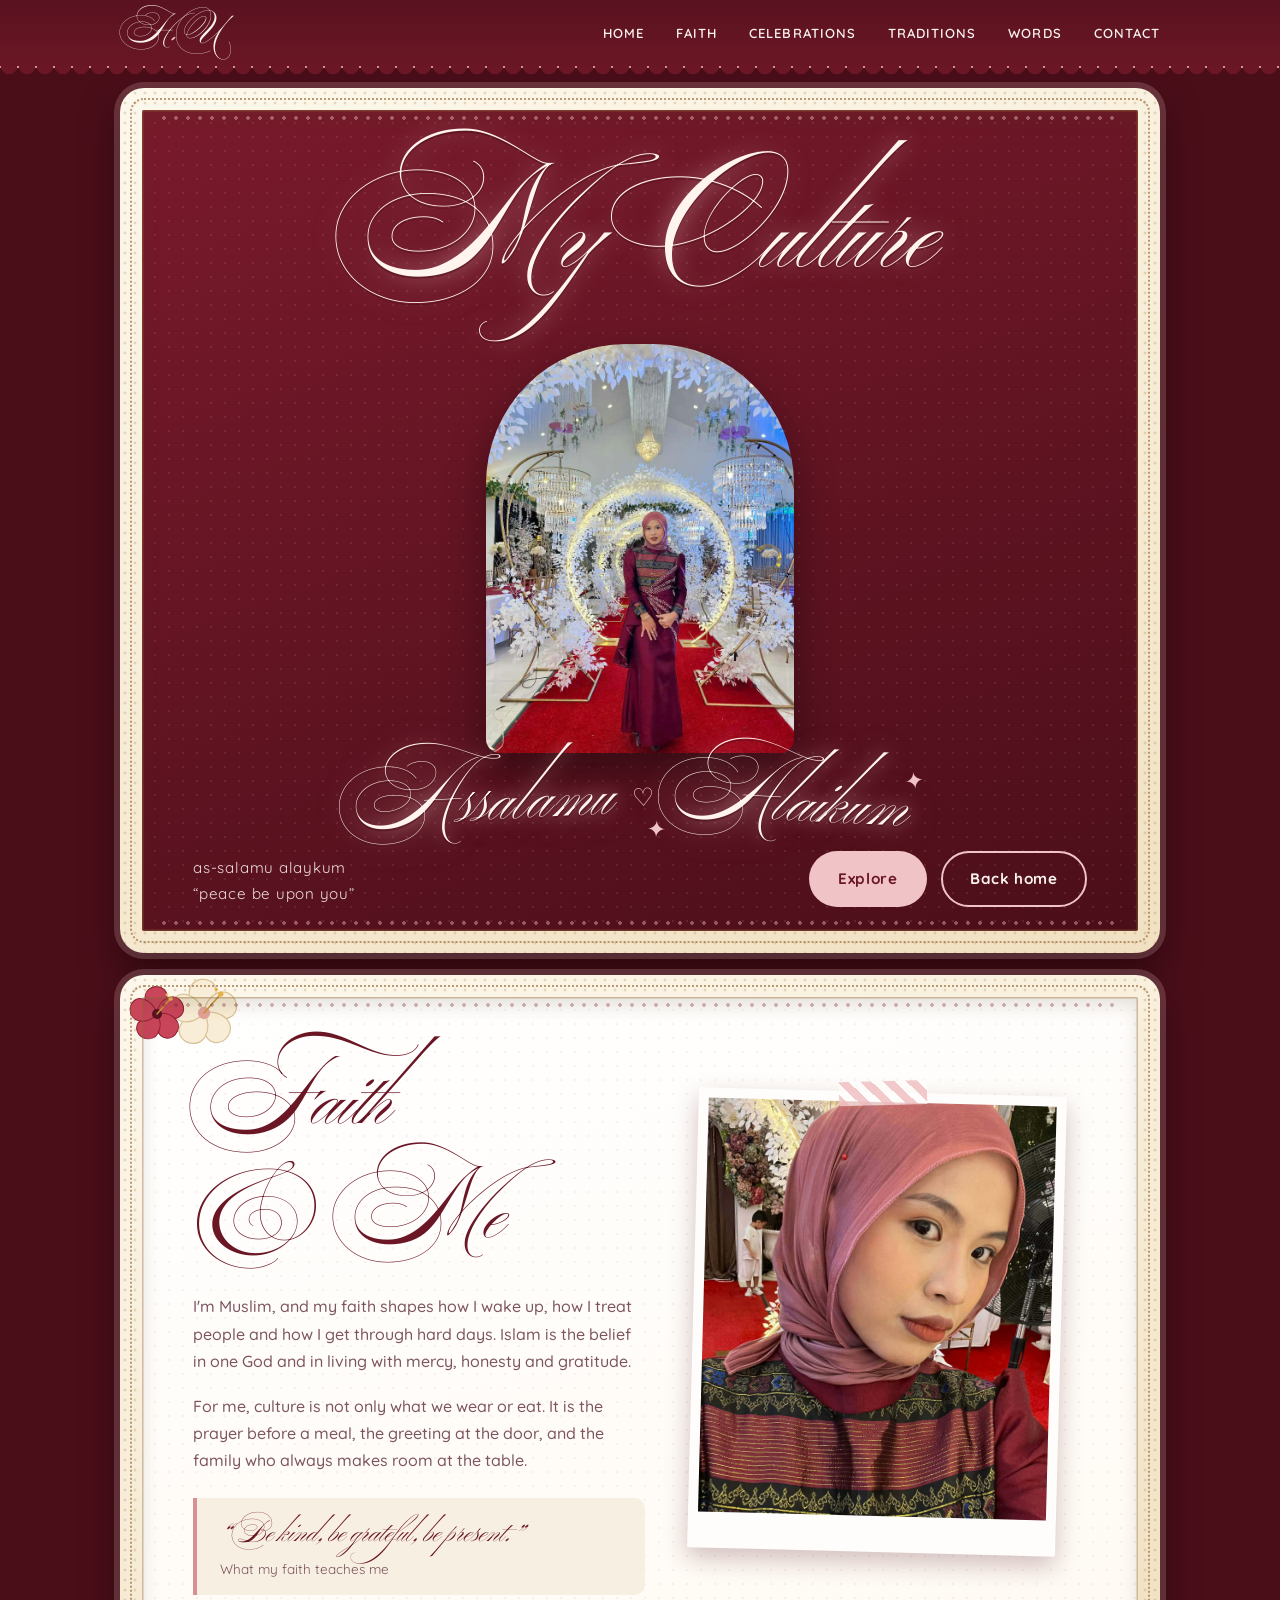
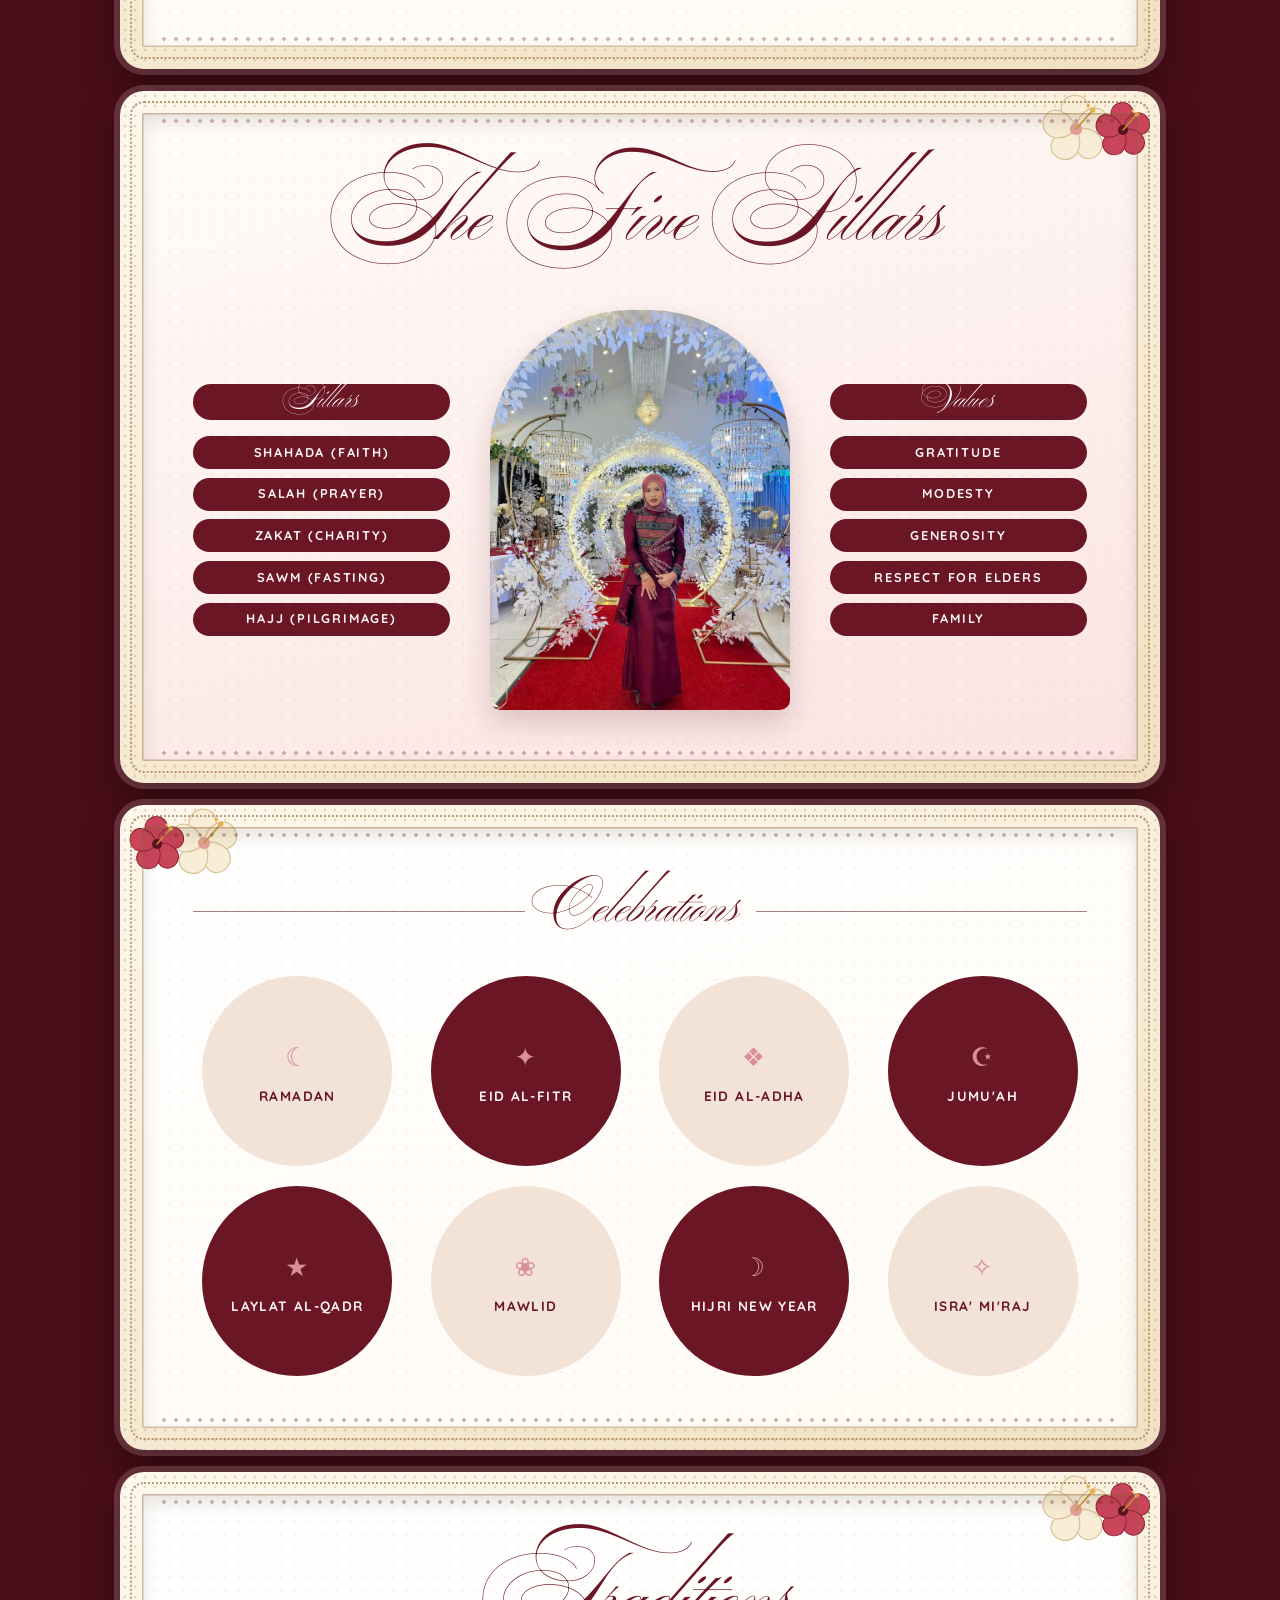
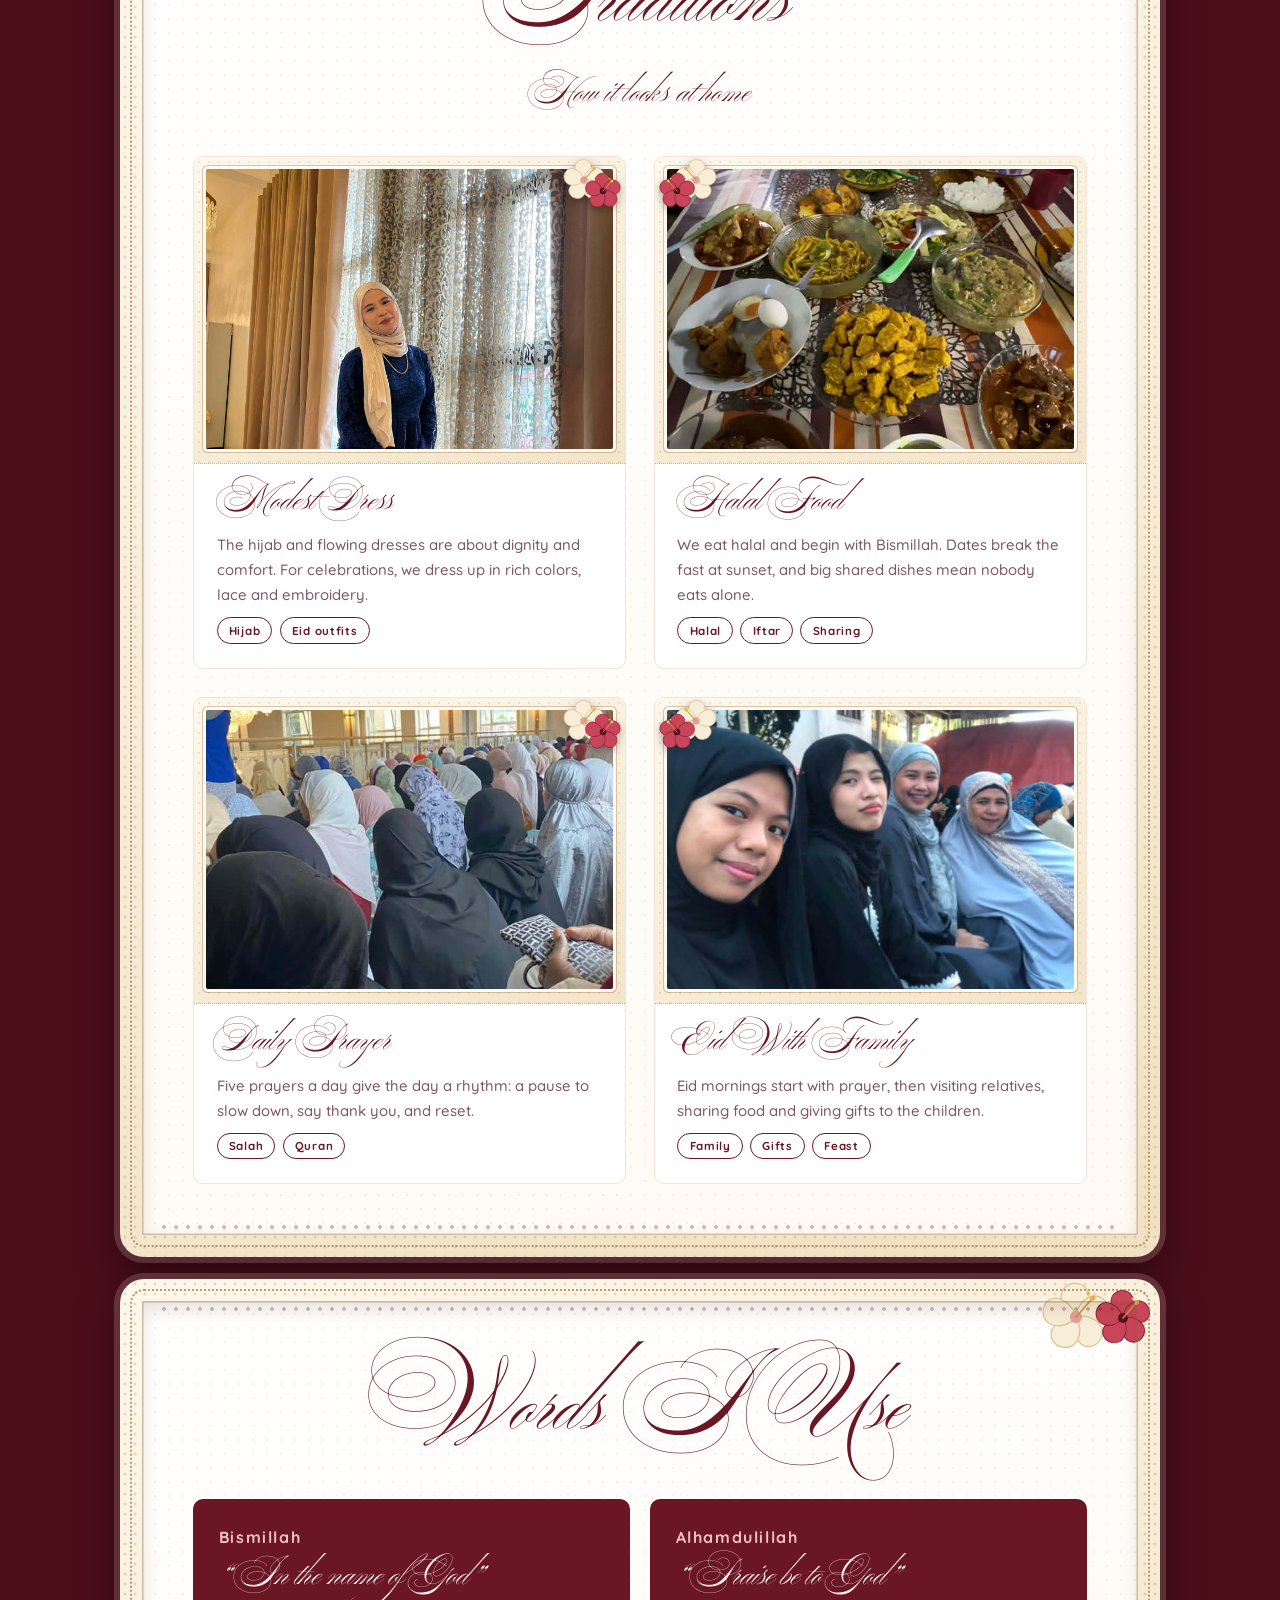
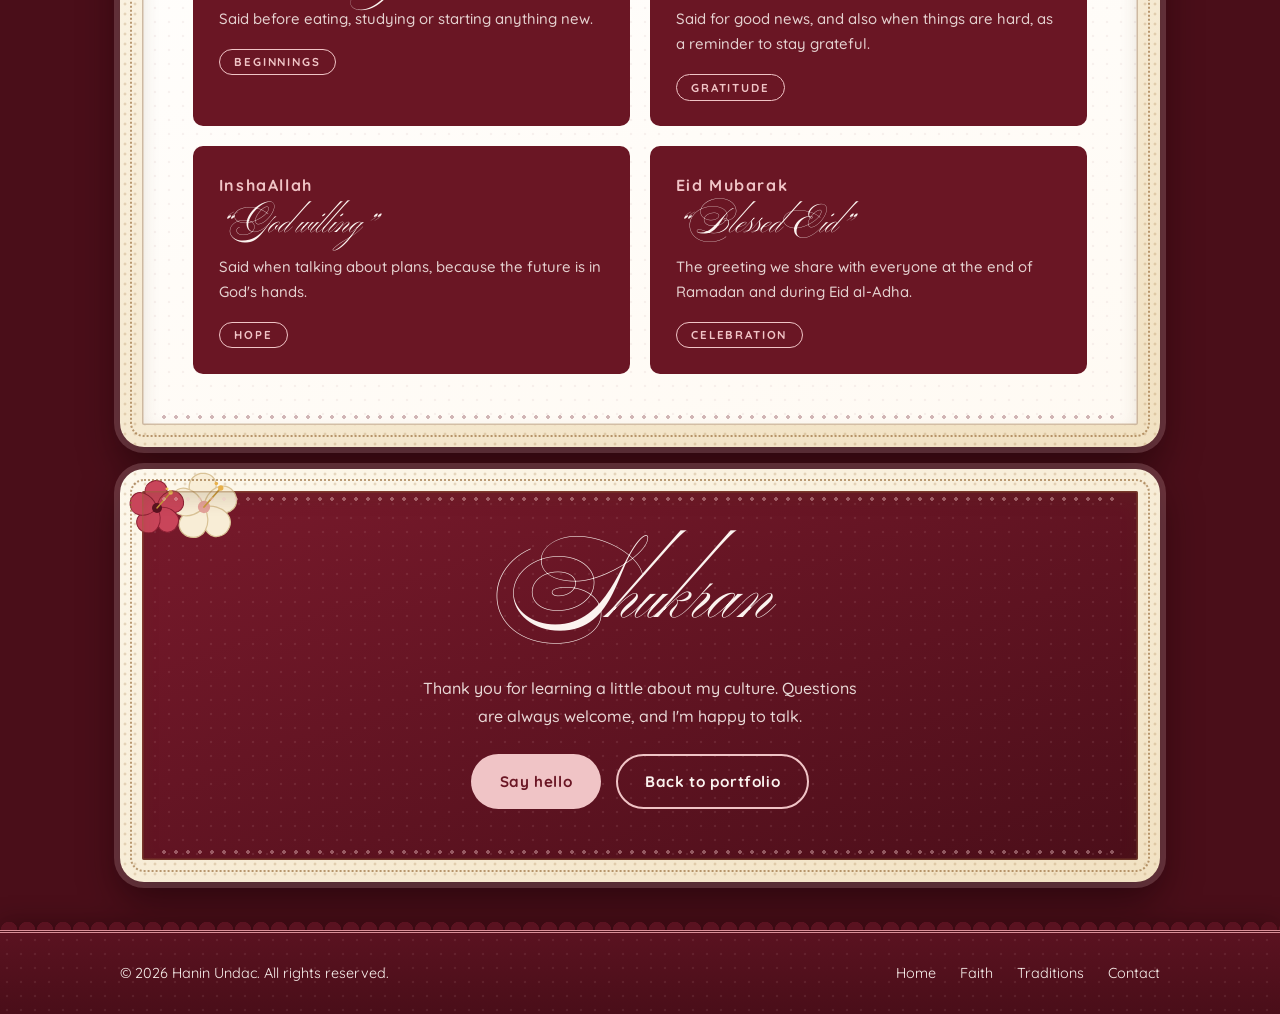
==== commit 5ba6a305: "Done Website" ====
--- a/hanin-portfolio/culture.html
+++ b/hanin-portfolio/culture.html
@@ -36,13 +36,13 @@
 
     <!-- ============ HERO ============ -->
     <section class="slide slide--burgundy hero" id="top">
-      <h1 class="hero__title fade-in">Culture</h1>
+      <h1 class="hero__title fade-in">My Culture</h1>
 
       <div class="hero__stage">
         <p class="hero__name hero__name--first">Assalamu</p>
 
         <div class="hero__photo polaroid fade-in">
-          <img src="assets/meow.jpg" alt="Hanin in a burgundy dress between white floral arches" />
+          <img src="images/culture.jfif" alt="Hanin in a burgundy dress between white floral arches" />
         </div>
 
         <p class="hero__name hero__name--last">Alaikum</p>
@@ -72,7 +72,7 @@
         </blockquote>
       </div>
       <div class="about__photo">
-        <img src="assets/profile.jpg" alt="Hanin smiling in a cream hijab and navy lace top" loading="lazy" style="object-position: left top;" />
+        <img src="images/faith1.jfif" alt="Hanin smiling in a cream hijab and navy lace top" loading="lazy" style="object-position: left top;" />
       </div>
     </section>
 
@@ -94,7 +94,7 @@
 
         <div class="create__photo">
           <!-- Replace with another photo of you, e.g. assets/photo3.jpg -->
-          <img src="https://placehold.co/360x520/F1D8D3/6F1D25?text=Photo" alt="Hanin at a family gathering" loading="lazy" />
+          <img src="images/pillars.jfif" alt="Hanin at a family gathering" loading="lazy" />
         </div>
 
         <div class="create__col">
@@ -133,7 +133,7 @@
       <div class="case__grid">
         <article class="case-card">
           <div class="case-card__img">
-            <img src="assets/meow.jpg" alt="Hanin wearing a burgundy dress and hijab" loading="lazy" style="object-position: center 30%;" />
+            <img src="images/tradiiton.jfif" alt="Hanin wearing a burgundy dress and hijab" loading="lazy" style="object-position: center 30%;" />
           </div>
           <div class="case-card__body">
             <h3>Modest Dress</h3>
@@ -144,7 +144,7 @@
 
         <article class="case-card">
           <div class="case-card__img">
-            <img src="https://placehold.co/640x520/8A2A33/F7EEEA?text=Food" alt="Halal dishes shared at a family meal" loading="lazy" />
+            <img src="images/food.jfif" alt="Halal dishes shared at a family meal" loading="lazy" />
           </div>
           <div class="case-card__body">
             <h3>Halal Food</h3>
@@ -155,7 +155,7 @@
 
         <article class="case-card">
           <div class="case-card__img">
-            <img src="https://placehold.co/640x520/D9A19A/6F1D25?text=Prayer" alt="A prayer mat and Quran at home" loading="lazy" />
+            <img src="images/prayer.jfif" alt="A prayer mat and Quran at home" loading="lazy" />
           </div>
           <div class="case-card__body">
             <h3>Daily Prayer</h3>
@@ -166,7 +166,7 @@
 
         <article class="case-card">
           <div class="case-card__img">
-            <img src="https://placehold.co/640x520/EBD3CE/6F1D25?text=Family" alt="Family together during Eid" loading="lazy" />
+            <img src="images/family.jfif" alt="Family together during Eid" loading="lazy" />
           </div>
           <div class="case-card__body">
             <h3>Eid With Family</h3>
